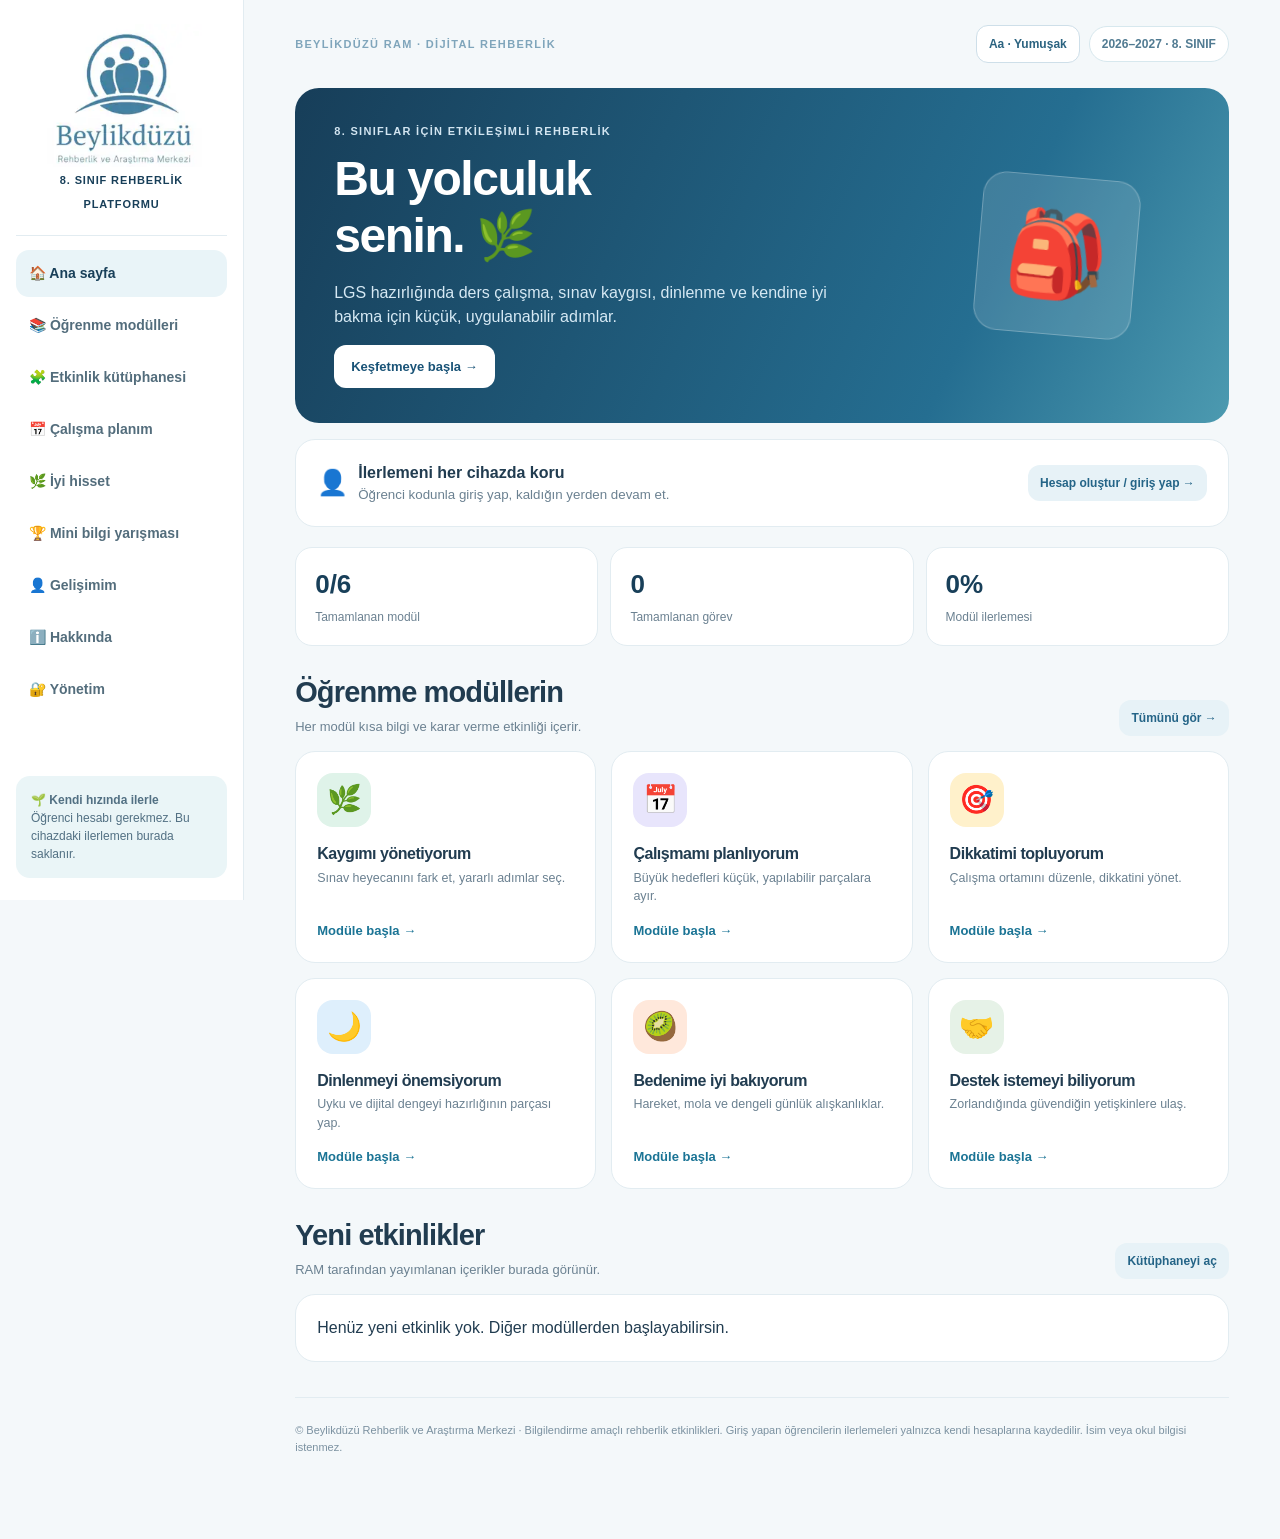
==== lgs-yolculugum/index.html @ 21ff1e81 "feat(lgs): direct link to student progress sign-in" ====
<!doctype html>
<html lang="tr"><head><meta charset="utf-8"><meta name="viewport" content="width=device-width,initial-scale=1,viewport-fit=cover"><meta name="theme-color" content="#205a78"><meta name="description" content="Beylikdüzü RAM 8. sınıf öğrencileri için LGS Yolculuğum etkileşimli rehberlik platformu."><title>LGS Yolculuğum | Beylikdüzü RAM</title>
<style>
:root{--ink:#213c50;--muted:#6b8191;--line:#e2ecf1;--blue:#286a90;--dark:#183f59;--bg:#f4f8fa;--pale:#e8f3f7;--good:#187c65;--font:"Trebuchet MS",Arial,sans-serif}
*{box-sizing:border-box}html{scroll-behavior:smooth}body{margin:0;background:var(--bg);color:var(--ink);font-family:var(--font);line-height:1.5}button,input,textarea,select{font:inherit}button{cursor:pointer}button:focus-visible,input:focus-visible,textarea:focus-visible,select:focus-visible,a:focus-visible{outline:3px solid #84b9d2;outline-offset:3px}a{color:var(--blue)}p{color:var(--muted)}h1,h2,h3{line-height:1.2;letter-spacing:-.03em}h1{font-size:clamp(30px,4vw,48px);margin:10px 0 13px}h2{font-size:clamp(23px,3vw,29px);margin:0 0 7px}h3{font-size:18px;margin:0 0 8px}small{color:var(--muted)}.app{display:grid;grid-template-columns:244px minmax(0,1fr);min-height:100vh;max-width:1600px;margin:auto}.side{position:sticky;top:0;height:100vh;overflow:auto;background:white;border-right:1px solid var(--line);padding:22px 16px;display:flex;flex-direction:column;gap:14px}.brand{text-align:center;border-bottom:1px solid var(--line);padding:2px 7px 20px}.brand img{width:160px;max-width:100%;height:auto;display:block;margin:auto}.brand strong{font-size:11px;letter-spacing:.08em;color:var(--dark)}.menu{display:grid;gap:5px}.menu button{border:0;background:transparent;border-radius:13px;padding:13px;text-align:left;color:#536d7c;font-weight:700;font-size:14px}.menu button:hover,.menu button.active{background:#e9f4f8;color:var(--dark)}.sidebottom{margin-top:auto;background:#eaf5f7;padding:15px;border-radius:14px;color:#527083;font-size:12px}.content{padding:25px clamp(16px,4vw,64px) 60px;min-width:0}.wrap{max-width:1060px;margin:auto}.top{display:flex;justify-content:space-between;align-items:center;gap:9px;margin-bottom:25px;font-size:12px;font-weight:800;color:#6088a0}.top>div{display:flex;gap:9px;align-items:center}.pill{border:1px solid #d7e8ee;background:#fff;padding:8px 12px;border-radius:99px;color:#517b92}.btn{border:0;border-radius:12px;padding:12px 17px;font-size:13px;font-weight:800;display:inline-flex;align-items:center;justify-content:center;gap:7px;text-decoration:none;transition:filter .15s}.btn:hover{filter:brightness(.94)}.primary{color:white;background:var(--dark)}.light{color:#246487;background:#e7f2f7}.white{color:#195377;background:white}.outline{border:1px solid #cedfe9;color:#2b6380;background:white}.small{padding:9px 12px;font-size:12px}.hero{background:linear-gradient(115deg,#173e59,#256e91 72%,#4c9ab0);padding:35px 39px;border-radius:24px;color:#fff;display:grid;grid-template-columns:1.5fr .7fr;align-items:center;gap:20px;overflow:hidden;min-height:265px}.hero h1,.hero p{color:white}.hero p{color:#d6e9f4;max-width:540px}.hero small{color:#d5e8f3}.heroart{font-size:83px;justify-self:center;background:#ffffff20;border:1px solid #ffffff40;border-radius:24px;padding:16px 26px;transform:rotate(5deg)}.eyebrow{color:#7fa5bb;font-weight:900;font-size:11px;letter-spacing:.12em;text-transform:uppercase}.hero .eyebrow{color:#d2e5f1}.grid{display:grid;grid-template-columns:repeat(3,minmax(0,1fr));gap:15px}.grid2{display:grid;grid-template-columns:repeat(2,minmax(0,1fr));gap:16px}.tile{border:1px solid var(--line);border-radius:20px;background:white;padding:21px;min-width:0}.card{display:flex;flex-direction:column;gap:5px;min-height:200px}.card .ico{background:var(--tile,#edf4f8);display:grid;place-items:center;width:54px;height:54px;border-radius:16px;font-size:28px;margin-bottom:12px}.card h3{font-size:16px;margin:0}.card p{font-size:12.5px;flex:1;margin:0 0 10px}.linklike{border:none;background:none;padding:0;color:#1b7495;font-size:13px;font-weight:900;text-align:left}.statrow{display:grid;grid-template-columns:repeat(3,1fr);gap:12px;margin:20px 0 29px}.stat{padding:17px 19px;border:1px solid var(--line);border-radius:17px;background:white}.stat strong{font-size:26px;display:block;color:var(--dark)}.stat small{font-size:12px}.sectionhead{display:flex;align-items:end;justify-content:space-between;margin:29px 0 15px;gap:12px}.sectionhead p{margin:5px 0 0;font-size:13px}.back{background:none;border:0;color:var(--blue);font-weight:850;padding:0;margin-bottom:17px}.bigicon{font-size:53px}.cover{background:var(--tile,#e9f4fa);border-radius:20px;padding:24px;display:flex;gap:20px;align-items:center;margin:18px 0}.cover h1{font-size:32px;margin:0 0 7px}.cover p{margin:0}.fact h3{font-size:15px}.fact p{font-size:13px;line-height:1.65;margin:0}.scenario{padding:22px;background:#eaf4f9;border:1px solid #d3e5ed;border-radius:20px;margin-top:17px}.choice{background:white;border:1px solid #cadfe9;border-radius:11px;padding:13px;text-align:left;width:100%;display:block;margin:8px 0;font-size:13px;font-weight:700}.choice:hover{border-color:#5593b1;background:#f8fcfe}.good{background:#e8f8ee;border:1px solid #a4e1bb;color:#21684f}.warn{background:#fff5e4;border:1px solid #e9d4a1;color:#7d6029}.note{border-radius:13px;padding:14px;margin:14px 0;font-size:13px}.row{display:flex;align-items:center;gap:10px;flex-wrap:wrap}.stack{display:grid;gap:14px}.formgrid{display:grid;grid-template-columns:repeat(2,minmax(0,1fr));gap:12px}.field{display:grid;gap:5px;margin:0}.field label{font-size:12px;font-weight:800;color:#44677a}.field input,.field select,.field textarea{border-radius:11px;border:1px solid #d0dee8;padding:11px 12px;background:white;width:100%;color:var(--ink);font-size:14px}.field textarea{min-height:95px;resize:vertical}.field input[type=checkbox]{width:auto}.field.full{grid-column:1/-1}.narrow{max-width:580px}.listrow{display:flex;align-items:center;justify-content:space-between;gap:14px;border-bottom:1px solid var(--line);padding:14px 0}.listrow:last-child{border:0}.listrow strong{font-size:14px}.listrow small{display:block}.listrow .row{justify-content:flex-end}.progress{height:9px;background:#e3eef3;border-radius:99px;overflow:hidden}.progress span{display:block;height:100%;background:#4caa96}.tag{display:inline-block;background:#edf5f7;color:#496e83;border-radius:99px;padding:4px 9px;font-size:11px;font-weight:800}.muted{color:var(--muted)}.hidden{display:none!important}.empty{padding:35px 22px;border:1px dashed #bfd2dc;text-align:center;border-radius:17px;background:#f9fcfd}.timer{font-weight:900;letter-spacing:-.06em;color:var(--dark);font-size:clamp(45px,8vw,80px);line-height:1.3;text-align:center}.breathcircle{width:190px;height:190px;display:grid;place-items:center;border:8px solid #c6e6ef;background:#e8f7f8;border-radius:50%;margin:18px auto;transition:transform 4s ease}.breathcircle.grow{transform:scale(1.13)}.breathcircle span{text-align:center;font-size:18px;font-weight:900;color:#2a6e8c}.quizans{background:#f1f8fb;border:1px solid #cce1eb;border-radius:14px;padding:14px;margin:12px 0}.qedit{background:#f7fafc;border:1px solid var(--line);padding:15px;border-radius:14px}.qedit h4{margin:0 0 10px}.questionlink{text-decoration:none;white-space:nowrap}footer{border-top:1px solid var(--line);padding:24px 0;margin-top:35px;color:#7b91a0;font-size:11px}.onlydesktop{display:block}
@media(max-width:1050px){.app{grid-template-columns:205px minmax(0,1fr)}.grid{grid-template-columns:repeat(2,minmax(0,1fr))}.side{padding:18px 10px}.brand img{width:140px}.hero{grid-template-columns:1fr .4fr}}
@media(max-width:700px){.app{display:block}.side{height:auto;position:relative;padding:10px 13px;display:block;border-right:0;border-bottom:1px solid var(--line)}.brand{padding:0;display:flex;align-items:center;gap:10px;text-align:left;border:0}.brand img{width:88px;margin:0}.brand strong{font-size:10px}.menu{display:flex;overflow:auto;gap:5px;scrollbar-width:none;margin-top:9px}.menu button{flex:0 0 auto;padding:9px 11px;font-size:12px}.sidebottom{display:none}.content{padding:16px 15px 40px}.top{margin-bottom:18px}.top .eyebrow{display:none}.hero{padding:24px 22px;grid-template-columns:1fr;min-height:0}.hero h1{font-size:31px}.heroart{display:none}.grid{grid-template-columns:repeat(2,minmax(0,1fr));gap:9px}.grid2,.formgrid{grid-template-columns:1fr}.tile{padding:16px}.card{padding:14px;min-height:206px}.card .ico{width:47px;height:47px;font-size:24px}.card h3{font-size:14px}.card p{font-size:11.5px}.statrow{gap:8px}.stat{padding:11px}.stat strong{font-size:22px}.stat small{font-size:10px}.sectionhead{margin-top:24px}.cover{padding:18px}.cover h1{font-size:25px}.bigicon{font-size:36px}.listrow{align-items:flex-start}.listrow .row{gap:5px}.onlydesktop{display:none}}
@media(max-width:380px){.grid{grid-template-columns:1fr}.top .pill{font-size:10px;padding:7px}}
@media(prefers-reduced-motion:reduce){.breathcircle{transition:none}}
</style></head><body><div class="app">
<aside class="side"><div class="brand"><img src="../logo-2026.webp" alt="Beylikdüzü Rehberlik ve Araştırma Merkezi logosu"><strong>8. SINIF REHBERLİK PLATFORMU</strong></div><nav class="menu" id="menu"></nav><div class="sidebottom"><strong>🌱 Kendi hızında ilerle</strong><div>Öğrenci hesabı gerekmez. Bu cihazdaki ilerlemen burada saklanır.</div></div></aside>
<main class="content"><div class="wrap"><div class="top"><span class="eyebrow">BEYLİKDÜZÜ RAM · DİJİTAL REHBERLİK</span><div><button class="btn small outline" id="fontBtn">Aa · Yumuşak</button><span class="pill">2026–2027 · 8. SINIF</span></div></div><div id="screen"></div><footer>© Beylikdüzü Rehberlik ve Araştırma Merkezi · Bilgilendirme amaçlı rehberlik etkinlikleri. Giriş yapan öğrencilerin ilerlemeleri yalnızca kendi hesaplarına kaydedilir. İsim veya okul bilgisi istenmez.</footer></div></main></div>
<script src="./student.js"></script>
<script>
(function(){"use strict";
const SB="https://uftqsvxieizpclpxbejs.supabase.co", KEY="sb_publishable_qd7956g-qF9_RVj6xIoX8w_3UQg02R8";
const $=s=>document.querySelector(s), esc=s=>String(s==null?"":s).replace(/[&<>"']/g,c=>({"&":"&amp;","<":"&lt;",">":"&gt;",'"':"&quot;","'":"&#39;"}[c])), nl=s=>esc(s).replace(/\n/g,"<br>");
const LESSONS=[
{id:"kaygi",ic:"🌿",color:"#dff3e9",t:"Kaygımı yönetiyorum",d:"Sınav heyecanını fark et, yararlı adımlar seç.",facts:[["Heyecan normaldir","Sınavdan önce biraz heyecanlanmak yaygındır. Heyecan yaşamak, sınavda başarısız olacağın anlamına gelmez."],["Düşünceler kanıt değildir","“Kesin yapamayacağım” düşüncesi geleceğe ilişkin bir kanıt değil, zihninden geçen bir cümledir."],["Kontrol alanım","Soruların zorluğunu seçemezsin; nefes almayı, bildiğin sorudan başlamayı ve mola vermeyi seçebilirsin."]],q:"Denemeden önce kaygılandığında ne yaparsın?",a:["Üç sakin nefes alıp ilk soruya yönelirim.","Bütün gece çalışıp uykumdan vazgeçerim.","Arkadaşlarımın puanlarını sürekli kontrol ederim."],c:0,ex:"Kontrol edebildiğin davranışa dönmek kaygı anında yardımcı olabilir."},
{id:"plan",ic:"📅",color:"#e8e5fc",t:"Çalışmamı planlıyorum",d:"Büyük hedefleri küçük, yapılabilir parçalara ayır.",facts:[["Somut hedef seç","“Çok çalışacağım” yerine “20 dakika Türkçe paragraf sorusu çözeceğim” diyebilirsin."],["Yanlışlardan öğren","Çözemediğin bir sorunun neden zor geldiğini anlamaya çalış."],["Esnek kal","Plan aksarsa tüm haftadan vazgeçmek yerine sonraki uygun zamanda yeniden başla."]],q:"Bir gün planını tamamlayamadın. Hangisi daha yararlıdır?",a:["Bütün haftanın planını silmek.","Yarın için daha küçük ve uygulanabilir bir hedef koymak.","Uykundan vazgeçip sabaha kadar çalışmak."],c:1,ex:"Plan güncellenebilir. Önemli olan sürdürülebilir biçimde devam edebilmek."},
{id:"odak",ic:"🎯",color:"#fff1cb",t:"Dikkatimi topluyorum",d:"Çalışma ortamını düzenle, dikkatini yönet.",facts:[["Tek görev","Bir çalışma aralığında tek bir göreve yönelmeyi dene."],["Uyaranları azalt","Telefon bildirimlerini sessize almak ve masayı düzenlemek yardımcı olabilir."],["Mola ver","Kısa molalarla yeniden işe dönmek dikkati sürdürmeyi kolaylaştırabilir."]],q:"Çalışırken bildirimler geliyorsa ne yaparsın?",a:["Her bildirime anında bakarım.","Üç dersi aynı anda açarım.","Telefonu sessize alıp uzağa koyarım."],c:2,ex:"Dikkati bölen uyaranları azaltmak odaklanmanı kolaylaştırabilir."},
{id:"uyku",ic:"🌙",color:"#deeffc",t:"Dinlenmeyi önemsiyorum",d:"Uyku ve dijital dengeyi hazırlığının parçası yap.",facts:[["Uyku önemlidir","Ergenlik döneminde genellikle 8–10 saat uyku önerilir; ihtiyaçlar kişiye göre farklılaşabilir."],["Ekran molası","Uyku öncesi sakin bir rutin belirlemek ve parlak ekranı azaltmak yardımcı olabilir."],["Dinlenmek gereklidir","Dinlenme zaman kaybı değil, öğrenmeye eşlik eden bir ihtiyaçtır."]],q:"Yarın denemen var ve saat çok geç oldu. Ne seçersin?",a:["Uygun saatte dinlenmeye geçerim.","Hiç uyumadan tekrar yaparım.","Gece boyu telefondan soru çözerim."],c:0,ex:"Dengeli hazırlık ve uyku, son dakika uykusuzluğundan daha sağlıklıdır."},
{id:"beden",ic:"🥝",color:"#ffe8db",t:"Bedenime iyi bakıyorum",d:"Hareket, mola ve dengeli günlük alışkanlıklar.",facts:[["Kalk ve hareket et","Uzun süre oturduğunda kendine uygun kısa hareket molaları ver."],["Düzenli beslen","Öğünleri atlamamaya ve çeşitli yiyeceklere yer vermeye çalış."],["Su iç","Susadığını fark ettiğinde su içmeyi ve bedeninin ihtiyaçlarını gözetmeyi hatırla."]],q:"Uzun süredir ders çalışıyorsun, yoruldun. Ne yaparsın?",a:["Yorgunluğu görmezden gelirim.","Kısa mola verip su içerim.","Bir daha hiç ders çalışmam."],c:1,ex:"Kısa bir dinlenme ve hareket molası çalışma ritmini destekleyebilir."},
{id:"destek",ic:"🤝",color:"#e6f2e7",t:"Destek istemeyi biliyorum",d:"Zorlandığında güvendiğin yetişkinlere ulaş.",facts:[["Yalnız değilsin","Sınav dönemi zorlayıcı olabilir. Bir yetişkinle konuşmak destek sağlayabilir."],["Kendini kıyaslama","Her öğrencinin ilerleme hızı ve güçlü yönleri farklıdır."],["İsteğini somutlaştır","“Bu konuyu anlamakta zorlanıyorum” demek yardım istemeyi kolaylaştırır."]],q:"Deneme sonuçların seni üzdüğünde ne yaparsın?",a:["Kendimi sürekli suçlarım.","Arkadaşlarımla puan yarıştırırım.","Eksiklerimi inceleyip güvendiğim bir kişiyle konuşurum."],c:2,ex:"Somut geri bildirim ve destek yeni bir adım belirlemene yardımcı olur."}
];
const QUIZ=[
{q:"Hangisi daha somut bir çalışma hedefidir?",a:["Bugün her şeyi öğreneceğim.","20 dakika matematikte yanlışlarımı inceleyeceğim.","Hiç ara vermeyeceğim."],c:1,e:"Somut hedefler başlangıcı kolaylaştırır."},
{q:"Deneme sınavında zor bir soru gördüğünde...",a:["Uygunsa sonraki soruya geçip geri dönebilirim.","Bütün sınavı bırakmalıyım.","Herkesin de yapamadığını düşünmeliyim."],c:0,e:"Zamanını yönetmek ve sonraki soruya geçmek yararlı bir stratejidir."},
{q:"Düzenli uyku hakkında hangisi doğrudur?",a:["Sınav yılında uyku gereksizdir.","Her gece hiç uyumamak yararlıdır.","Dikkat ve öğrenmeyi destekler."],c:2,e:"Düzenli uyku iyi oluşu ve öğrenmeyi destekler."},
{q:"Dikkatim dağıldığında hangisini deneyebilirim?",a:["Bildirimleri sessize alıp tek göreve dönerim.","Üç ekranı birden açarım.","Kendimi suçlarım."],c:0,e:"Dikkati bölen uyaranları azaltmak yardımcı olabilir."},
{q:"Zorlandığında yardım istemek...",a:["Yalnızca başarısız öğrencilerin yaptığı şeydir.","Öğrenme sürecinin doğal bir parçasıdır.","Gereksizdir."],c:1,e:"Yardım istemek öğrenmenin ve destek almanın önemli bir parçasıdır."}
];
const K="lgs_yolculugum_v4", TODAY=()=>new Date().toLocaleDateString("sv-SE");
let data={completed:[],tasks:[],habits:{},font:0};try{data=Object.assign(data,JSON.parse(localStorage.getItem(K)||"{}"))}catch(_){}
const save=()=>{if(window.LGSStudent?.isLoggedIn())window.LGSStudent.saveData(data);else{try{localStorage.setItem(K,JSON.stringify(data))}catch(_){}}}, fontNames=["Yumuşak","Modern","Klasik"], fontStyles=['"Trebuchet MS",Arial,sans-serif','Arial,Helvetica,sans-serif','Georgia,serif'];
let page="home",currentLesson="",activities=[],remoteError="",quizNow=QUIZ,qi=0,answers=[],breathInterval=null,breathLeft=0,focusInterval=null,focusLeft=20*60,focusRunning=false,adminToken="",adminUid="",adminItems=[],editing="",editorQ=[],adminNotice="";
const item=(l,v)=>'<div class="field"><label>'+l+'</label>'+v+'</div>';
const btn=(action,label,cls="light")=>'<button class="btn '+cls+'" data-action="'+action+'">'+label+'</button>';
const titles={home:"Ana sayfa",lessons:"Öğrenme modülleri",library:"Etkinlik kütüphanesi",planner:"Çalışma planım",wellness:"İyi hisset",quiz:"Mini bilgi yarışması",student:"Gelişimim",about:"Hakkında",admin:"Yönetim paneli"};
function go(p){page=p;render();window.scrollTo({top:0,behavior:"smooth"})}
function menu(){const all=[["home","🏠"],["lessons","📚"],["library","🧩"],["planner","📅"],["wellness","🌿"],["quiz","🏆"],["student","👤"]];$("#menu").innerHTML=all.map(x=>'<button data-go="'+x[0]+'" class="'+(page===x[0]?"active":"")+'">'+x[1]+' '+titles[x[0]]+'</button>').join("")+'<button data-go="about" class="'+(page==="about"?"active":"")+'">ℹ️ Hakkında</button><button data-go="admin" class="'+(page==="admin"?"active":"")+'">🔐 Yönetim</button>'}
function stat(n,label){return '<div class="stat"><strong>'+n+'</strong><small>'+label+'</small></div>'}
function home(){const comp=data.completed.length,progress=Math.round(comp/LESSONS.length*100);return '<div class="hero"><div><div class="eyebrow">8. sınıflar için etkileşimli rehberlik</div><h1>Bu yolculuk<br>senin. 🌿</h1><p>LGS hazırlığında ders çalışma, sınav kaygısı, dinlenme ve kendine iyi bakma için küçük, uygulanabilir adımlar.</p>'+btn("goto:lessons","Keşfetmeye başla →","white")+'</div><div class="heroart">🎒</div></div><div class="tile" style="margin-top:16px">'+window.LGSStudent.banner()+'</div><div class="statrow">'+stat(comp+"/6","Tamamlanan modül")+stat(data.tasks.filter(x=>x.done).length,"Tamamlanan görev")+stat(progress+"%","Modül ilerlemesi")+'</div><div class="sectionhead"><div><h2>Öğrenme modüllerin</h2><p>Her modül kısa bilgi ve karar verme etkinliği içerir.</p></div>'+btn("goto:lessons","Tümünü gör →","small light")+'</div><div class="grid">'+LESSONS.map(l=>cardLesson(l)).join("")+'</div><div class="sectionhead"><div><h2>Yeni etkinlikler</h2><p>RAM tarafından yayımlanan içerikler burada görünür.</p></div>'+btn("goto:library","Kütüphaneyi aç","small light")+'</div>'+activityList(activities.slice(0,3),true)}
function cardLesson(l){return '<div class="tile card" style="--tile:'+l.color+'"><div class="ico">'+l.ic+'</div><h3>'+l.t+'</h3><p>'+l.d+'</p><button class="linklike" data-action="lesson:'+l.id+'">'+(data.completed.includes(l.id)?"✓ Tamamlandı · Tekrar aç":"Modüle başla")+" →</button></div>"}
function lessons(){return '<h1>Öğrenme modülleri</h1><p>Altı başlık, altı küçük keşif. İstediğin sırayla ilerleyebilirsin.</p><div class="grid">'+LESSONS.map(l=>cardLesson(l)).join("")+'</div>'}
function lesson(){const l=LESSONS.find(x=>x.id===currentLesson)||LESSONS[0];return '<button class="back" data-go="lessons">← Modüllere dön</button><div class="cover" style="--tile:'+l.color+'"><div class="bigicon">'+l.ic+'</div><div><h1>'+l.t+'</h1><p>'+l.d+'</p></div></div><div class="grid2">'+l.facts.map((f,i)=>'<div class="tile fact"><div class="eyebrow">0'+(i+1)+'</div><h3>'+f[0]+'</h3><p>'+f[1]+'</p></div>').join("")+'</div><div class="scenario"><div class="eyebrow">KARAR VERME ETKİNLİĞİ</div><h3>'+l.q+'</h3>'+l.a.map((a,i)=>'<button class="choice" data-action="answerLesson:'+l.id+':'+i+'">'+esc(a)+'</button>').join("")+'<div id="lessonResult"></div></div>'}
function activityCard(a){let desc=esc(a.description||"");return '<div class="tile card"><div class="ico">'+esc(a.emoji||"🧩")+'</div><div class="row"><span class="tag">'+esc(a.category)+'</span><span class="tag">'+({content:"Bilgi",quiz:"Mini test",link:"Uygulama"}[a.kind]||"Etkinlik")+'</span></div><h3>'+esc(a.title)+'</h3><p>'+desc+'</p><button class="linklike" data-action="openActivity:'+esc(a.id)+'">Etkinliği aç →</button></div>'}
function activityList(arr,compact){return arr.length?'<div class="grid">'+arr.map(activityCard).join("")+'</div>':(compact?'<div class="tile">Henüz yeni etkinlik yok. Diğer modüllerden başlayabilirsin.</div>':'<div class="empty">Yayımlanan yeni etkinlikler burada görünecek.</div>')}
function library(){return '<h1>Etkinlik kütüphanesi</h1><p>RAM tarafından eklenen bilgilendirmeler, mini testler ve web uygulamaları. Yeni etkinlikler internet bağlantısıyla güncellenir.</p>'+(remoteError?'<div class="note warn">'+esc(remoteError)+'</div>':'')+activityList(activities)}
function activity(){const a=activities.find(x=>x.id===currentLesson);if(!a)return library();let b='<button class="back" data-go="library">← Etkinliklere dön</button><div class="cover" style="--tile:#e9f3fa"><div class="bigicon">'+esc(a.emoji||"🧩")+'</div><div><div class="eyebrow">'+esc(a.category)+'</div><h1>'+esc(a.title)+'</h1><p>'+esc(a.description||"")+'</p></div></div>';if(a.kind==="content")return b+'<div class="tile" style="white-space:pre-wrap;line-height:1.9">'+esc(a.body)+'</div><div class="tile" style="margin-top:12px">'+btn("completeActivity:"+a.id,(data.activityCompleted||[]).includes(a.id)?"✓ Etkinliği tamamladım":"Bu etkinliği tamamladım","light")+'</div>';if(a.kind==="link")return b+'<div class="tile"><p>Uygulama, ayrı bir güvenli tarayıcı sekmesinde açılır.</p><a class="btn primary" href="'+esc(a.external_url)+'" target="_blank" rel="noopener noreferrer">Uygulamayı aç ↗</a> '+btn("completeActivity:"+a.id,(data.activityCompleted||[]).includes(a.id)?"✓ Tamamlandı":"Tamamladım","light")+'</div>';if(a.kind==="quiz"){quizNow=Array.isArray(a.questions)?a.questions:[];return b+quizUI()}return b}
function quizUI(){if(!quizNow.length)return '<div class="empty">Henüz soru eklenmedi.</div>';if(qi>=quizNow.length){let score=answers.filter((x,i)=>x===Number(quizNow[i].c)).length;return '<div class="tile"><div class="eyebrow">TAMAMLANDI</div><h1>Harika, bitirdin! 🎉</h1><h2>'+score+' / '+quizNow.length+'</h2><p>Her deneme bir öğrenme fırsatıdır. Yanlışlarına geri dönerek yeni bir adım belirleyebilirsin.</p>'+btn("retryQuiz","Yeniden dene","primary")+'</div>'}const q=quizNow[qi];return '<div class="tile"><div class="eyebrow">SORU '+(qi+1)+' / '+quizNow.length+'</div><div class="progress" style="margin:12px 0 22px"><span style="width:'+((qi/quizNow.length)*100)+'%"></span></div><h2>'+esc(q.q)+'</h2>'+((q.a||[]).map((a,i)=>'<button class="choice" data-action="answerQuiz:'+i+'" '+(answers[qi]!==undefined?'disabled':'')+'>'+esc(a)+'</button>').join(""))+'<div id="quizResult">'+(answers[qi]!==undefined?quizAnswerText(q):"")+'</div></div>'}
function quizAnswerText(q){return '<div class="quizans">'+(answers[qi]===Number(q.c)?"✅ Doğru seçim!":"🌱 Birlikte öğrenelim.")+'<p>'+esc(q.e||"")+'</p>'+btn("nextQuiz",qi===quizNow.length-1?"Sonucu gör →":"Sonraki soru →","primary")+'</div>'}
function quizPage(){return '<h1>Mini bilgi yarışması 🏆</h1><p>Sınav hazırlığına ilişkin kısa bilgilerle kendini dene. Puan yarışına değil, öğrenmeye odaklan.</p>'+quizUI()}
function planner(){let rows=data.tasks.map((t,i)=>'<div class="listrow"><div class="row"><input aria-label="Görevi tamamla" type="checkbox" data-check-task="'+i+'" '+(t.done?"checked":"")+'><div><strong style="'+(t.done?"text-decoration:line-through;color:#7e9a9e":"")+'">'+esc(t.text)+'</strong><small>'+esc(t.day||"Bugün")+'</small></div></div>'+btn("deleteTask:"+i,"Sil","small outline")+'</div>').join("");return '<h1>Çalışma planım 📅</h1><p>Tek seferde her şeyi yapmak zorunda değilsin. Küçük ve uygulanabilir bir görev seç.</p><div class="grid2"><div class="tile"><h3>Yeni hedef ekle</h3><div class="stack">'+item("Ne yapacağım?",'<input maxlength="120" id="taskText" placeholder="Ör. 20 dakika paragraf sorusu çöz">')+item("Ne zaman?",'<select id="taskDay"><option>Bugün</option><option>Yarın</option><option>Bu hafta</option></select>')+btn("addTask","+ Görev ekle","primary")+'</div></div><div class="tile"><h3>Görevlerim</h3>'+(rows||'<p>Henüz görev eklemedin.</p>')+'</div></div><div class="note good">Planını değiştirebilirsin. Küçük bir ilerleme de ilerlemedir.</div>'}
function wellness(){let h=data.habits[TODAY()]||{},labels=["Kısa hareket molası verdim","Çalışırken düzenli ara verdim","Yeterince su içmeye dikkat ettim","Yatmadan önce sakinleşmeye zaman ayırdım"];return '<h1>İyi hisset 🌿</h1><p>Çalışma kadar dinlenme de bu yolculuğun parçası.</p><div class="grid2"><div class="tile"><h3>60 saniyelik nefes molası</h3><p>Burnundan rahatça nefes al, kısa bir an bekle ve yavaşça ver. Kendini zorlamadan doğal ritmini koru.</p><div class="breathcircle" id="breathCircle"><span id="breathStatus">Hazır mısın?</span></div><div class="row" style="justify-content:center">'+btn("startBreath","Başlat","primary")+btn("stopBreath","Durdur","outline")+'</div></div><div class="tile"><h3>Odak zamanlayıcısı</h3><p>20 dakika çalışma, ardından 5 dakika mola seçeneği.</p><div class="timer" id="focusClock">20:00</div><div class="row" style="justify-content:center">'+btn("startFocus","Başlat","primary")+btn("pauseFocus","Duraklat","outline")+btn("resetFocus","Sıfırla","light")+'</div><hr style="border:0;border-top:1px solid var(--line);margin:20px 0"><h3>Bugünkü küçük adımlarım</h3>'+labels.map((l,i)=>'<label class="row" style="font-size:13px;padding:7px 0"><input type="checkbox" data-habit="'+i+'" '+(h[i]?"checked":"")+'> '+l+'</label>').join("")+'</div></div>'}
function about(){return '<h1>Platform hakkında</h1><div class="tile"><p><strong>LGS Yolculuğum</strong>, Beylikdüzü Rehberlik ve Araştırma Merkezi tarafından 8. sınıf öğrencileri için hazırlanan dijital rehberlik platformudur.</p><p>Modüller ve mini uygulamalar bilgilendirme amaçlıdır. Okul psikolojik danışmanının veya sağlık uzmanının bireysel değerlendirmesinin yerini almaz.</p><p>Öğrenciden ad, soyad, T.C. kimlik numarası, okul veya iletişim bilgisi istenmez. Misafir kullanımında ilerleme yalnızca bu tarayıcıda saklanır. İsimsiz öğrenci hesabıyla giriş yapıldığında görevler, modül ilerlemesi ve mini test sonuçları Supabase veritabanında o hesaba özel olarak saklanır. Yönetim panelindeki içerikler internetteki veritabanından alınır.</p><p>İçerik yönetimi yalnızca yetkili kurumsal hesaplarla yapılır.</p></div>'}
async function fetchPublic(){try{const r=await fetch(SB+"/rest/v1/lgs_activities?select=*&is_published=eq.true&order=sort_order.asc,created_at.desc",{headers:{"apikey":KEY}});if(!r.ok)throw Error("Sunucu "+r.status);activities=await r.json();remoteError=""}catch(e){remoteError="Yeni etkinlikler şu anda yüklenemedi. Temel modülleri kullanmaya devam edebilirsin."}if(page==="library"||page==="home")render()}
let session=null;try{session=JSON.parse(sessionStorage.getItem("lgs_admin_session")||"null")}catch(_){}
function token(){return session&&session.access_token||""}
async function api(path,method="GET",payload,auth=false){let h={"apikey":KEY};if(auth){if(!token())throw Error("Lütfen yeniden giriş yapın.");h.Authorization="Bearer "+token()}if(payload!==undefined)h["Content-Type"]="application/json";if(method!=="GET")h.Prefer="return=representation";let r=await fetch(SB+path,{method,headers:h,body:payload===undefined?undefined:JSON.stringify(payload)});let t=await r.text(),d=null;try{d=t?JSON.parse(t):null}catch(_){}if(!r.ok)throw Error(d&&((d.message||d.error_description||d.error)||"İşlem başarısız")||"Hata: "+r.status);return d}
async function verifyAdmin(){if(!token())return false;try{let r=await api("/rest/v1/lgs_admins?select=user_id&user_id=eq."+encodeURIComponent(session.user.id),"GET",undefined,true);if(r.length!==1)throw Error("Hesapta yönetici yetkisi bulunamadı.");adminUid=session.user.id;return true}catch(e){adminNotice=e.message;session=null;sessionStorage.removeItem("lgs_admin_session");return false}}
async function loadAdmin(){try{adminItems=await api("/rest/v1/lgs_activities?select=*&order=created_at.desc","GET",undefined,true)}catch(e){adminNotice=e.message}render()}
function admin(){if(!session||!adminUid)return '<h1>🔐 Yönetim paneli</h1><p>Bu bölüm yalnızca yetkili Beylikdüzü RAM yöneticilerine açıktır. Öğrenciler giriş yapmaz.</p><div class="tile narrow"><h3>Yönetici girişi</h3><div class="stack">'+item("E-posta",'<input id="email" autocomplete="username" type="email" placeholder="Kurumsal hesap e-postanız">')+item("Şifre",'<input id="password" type="password" autocomplete="current-password" placeholder="Şifre">')+'<button class="btn primary" data-action="login">Giriş yap</button>'+(adminNotice?'<div class="note warn">'+esc(adminNotice)+'</div>':'')+'<small>Mevcut RAM yöneticisi hesabınızı kullanın. Yeni hesap açma seçeneği bulunmaz.</small></div></div>';
let list=adminItems.map(a=>'<div class="listrow"><div><strong>'+esc(a.emoji)+' '+esc(a.title)+'</strong><small>'+esc(a.kind)+' · '+esc(a.category)+' · '+(a.is_published?"🟢 Yayında":"⚪ Taslak")+'</small></div><div class="row">'+btn("edit:"+a.id,"Düzenle","small outline")+btn("toggle:"+a.id,a.is_published?"Yayından kaldır":"Yayımla","small light")+btn("remove:"+a.id,"Sil","small outline")+'</div></div>').join("");
return '<div class="row" style="justify-content:space-between"><div><div class="eyebrow">BEYLİKDÜZÜ RAM</div><h1>İçerik yönetimi</h1><p>Etkinlik ekle, değiştir, taslakta tut veya yayımla.</p></div>'+btn("logout","Güvenli çıkış","outline")+'</div>'+(adminNotice?'<div class="note good">'+esc(adminNotice)+'</div>':'')+'<div class="statrow">'+stat(adminItems.length,"Toplam içerik")+stat(adminItems.filter(a=>a.is_published).length,"Yayında")+stat(adminItems.filter(a=>!a.is_published).length,"Taslak")+'</div><div class="tile"><div class="row" style="justify-content:space-between"><h3>Etkinlikler</h3>'+btn("new","＋ Yeni etkinlik","primary")+'</div>'+(list||"<p>Henüz içerik yok. Yeni etkinlik ekleyebilirsiniz.</p>")+'</div><div id="editAnchor">'+editor()+'</div>'+window.LGSStudent.renderAdminCodes()+'<div class="note warn">Bilgi, mini test ve HTTPS bağlantısı eklenebilir. Yeni bir uygulamanın yazılımını doğrudan bu panelde kodlamak desteklenmez; geliştirilen uygulamanın bağlantısı eklenebilir.</div>'}
function editor(){if(!editing)return "";let a=editing==="new"?{kind:"content",title:"",description:"",category:"Genel",emoji:"🧩",body:"",external_url:"",questions:[],sort_order:0,is_published:false}:adminItems.find(x=>x.id===editing);if(!a)return "";if(!editorQ.length&&a.kind==="quiz"&&Array.isArray(a.questions))editorQ=JSON.parse(JSON.stringify(a.questions));return '<div class="tile" style="margin-top:17px"><h2>'+(editing==="new"?"Yeni etkinlik":"Etkinliği düzenle")+'</h2><div class="formgrid">'+item("İçerik türü",'<select id="edKind"><option value="content" '+(a.kind==="content"?"selected":"")+'>Bilgilendirme</option><option value="quiz" '+(a.kind==="quiz"?"selected":"")+'>Mini test</option><option value="link" '+(a.kind==="link"?"selected":"")+'>Uygulama bağlantısı</option></select>')+item("Kategori",'<input id="edCategory" maxlength="45" value="'+esc(a.category)+'" placeholder="Ör. Sınav kaygısı">')+item("Başlık",'<input id="edTitle" maxlength="110" value="'+esc(a.title)+'" placeholder="Etkinlik başlığı">')+item("Simge (emoji)",'<input id="edEmoji" maxlength="16" value="'+esc(a.emoji)+'">')+item("Sıralama",'<input type="number" id="edOrder" value="'+Number(a.sort_order||0)+'">')+'<div class="field"><label>Görünürlük</label><label class="row"><input type="checkbox" id="edPublished" '+(a.is_published?"checked":"")+'> Öğrencilere yayımla</label></div><div class="field full">'+item("Kısa açıklama",'<textarea id="edDescription" maxlength="500">'+esc(a.description)+'</textarea>')+'</div><div class="field full" id="extraField"></div></div><div class="row" style="margin-top:15px">'+btn("saveItem","Kaydet","primary")+btn("cancelEdit","İptal","outline")+'</div><div id="saveMessage"></div></div>'}
function renderExtra(){const kind=$("#edKind")?.value,place=$("#extraField");if(!place)return;const a=editing==="new"?{body:"",external_url:"",questions:[]}:adminItems.find(x=>x.id===editing)||{body:"",external_url:"",questions:[]};if(kind==="content"){place.innerHTML=item("İçerik metni",'<textarea id="edBody" maxlength="12000" style="min-height:190px" placeholder="Paragraflar halinde bilgi metni">'+esc(a.body||"")+'</textarea>');return}if(kind==="link"){place.innerHTML=item("Uygulama adresi (https://)",'<input type="url" id="edLink" value="'+esc(a.external_url||"")+'" placeholder="https://...">');return}if(kind==="quiz"){if(!editorQ.length)editorQ=[{q:"",a:["","",""],c:0,e:""}];place.innerHTML='<h3>Mini test soruları</h3><div id="questionEditor">'+editorQ.map((q,i)=>'<div class="qedit" data-qindex="'+i+'"><div class="row" style="justify-content:space-between"><h4>Soru '+(i+1)+'</h4>'+btn("deleteQuestion:"+i,"Soruyu sil","small outline")+'</div>'+item("Soru",'<input data-qfield="q" value="'+esc(q.q)+'">')+(q.a||["","",""]).map((v,j)=>item("Seçenek "+(j+1),'<input data-answer="'+j+'" value="'+esc(v)+'">')).join("")+item("Doğru seçenek",'<select data-qfield="c">'+[0,1,2].map(j=>'<option value="'+j+'" '+(Number(q.c)===j?"selected":"")+'>Seçenek '+(j+1)+'</option>').join("")+'</select>')+item("Açıklama",'<textarea data-qfield="e">'+esc(q.e||"")+'</textarea>')+'</div>').join("")+'</div><div style="margin-top:12px">'+btn("addQuestion","＋ Soru ekle","light")+'</div>';return}}
function collectQuestions(){document.querySelectorAll(".qedit").forEach((node,i)=>{let q=editorQ[i]||{};q.q=node.querySelector('[data-qfield="q"]').value.trim();q.a=[...node.querySelectorAll("[data-answer]")].map(x=>x.value.trim());q.c=Number(node.querySelector('[data-qfield="c"]').value);q.e=node.querySelector('[data-qfield="e"]').value.trim();editorQ[i]=q});return editorQ}
async function saveItem(){let kind=$("#edKind").value,title=$("#edTitle").value.trim(),description=$("#edDescription").value.trim(),category=$("#edCategory").value.trim(),emoji=$("#edEmoji").value.trim()||"🧩",sort_order=Number($("#edOrder").value)||0,body="",external_url=null,questions=[];if(title.length<3)throw Error("Başlık en az 3 karakter olmalı.");if(!category)throw Error("Kategori yazın.");if(kind==="content"){body=$("#edBody").value.trim();if(!body)throw Error("İçerik metnini yazın.")}if(kind==="link"){external_url=$("#edLink").value.trim();if(!/^https:\/\/[^\s<>]+$/i.test(external_url))throw Error("Geçerli bir https:// bağlantısı girin.")}if(kind==="quiz"){questions=collectQuestions();if(!questions.length||questions.some(q=>!q.q||q.a.length!==3||q.a.some(x=>!x)||!q.e))throw Error("Her soru için soru, üç seçenek ve açıklama doldurulmalı.")}let payload={kind,title,description,category,emoji,sort_order,body,external_url,questions,is_published:$("#edPublished").checked};if(editing==="new")await api("/rest/v1/lgs_activities","POST",payload,true);else await api("/rest/v1/lgs_activities?id=eq."+encodeURIComponent(editing),"PATCH",payload,true);editing="";editorQ=[];adminNotice="Etkinlik kaydedildi.";await loadAdmin();await fetchPublic()}
async function doLogin(){adminNotice="";let email=$("#email").value.trim(),password=$("#password").value;if(!email||!password){adminNotice="E-posta ve şifreyi girin.";render();return}try{let s=await api("/auth/v1/token?grant_type=password","POST",{email,password});session=s;sessionStorage.setItem("lgs_admin_session",JSON.stringify(s));if(await verifyAdmin()){adminNotice="Yetkili giriş yapıldı.";await loadAdmin()}else render()}catch(e){adminNotice="Giriş yapılamadı: "+e.message;render()}}
function resetBreath(){if(breathInterval)clearInterval(breathInterval);breathInterval=null;breathLeft=0;let c=$("#breathCircle"),x=$("#breathStatus");if(c)c.classList.remove("grow");if(x)x.textContent="Hazır mısın?"}
function startBreath(){resetBreath();breathLeft=60;let secs=0;function step(){if(!$("#breathStatus")){resetBreath();return}if(breathLeft<=0){resetBreath();let x=$("#breathStatus");if(x)x.textContent="Tamamlandı 🌿";return}let phase=secs%14,x=$("#breathStatus"),c=$("#breathCircle");x.textContent=phase<4?"Nefes al":phase<8?"Rahatça bekle":"Yavaşça ver";c.classList.toggle("grow",phase<4);breathLeft--;secs++}step();breathInterval=setInterval(step,1000)}
function focusPaint(){let e=$("#focusClock");if(e)e.textContent=String(Math.floor(focusLeft/60)).padStart(2,"0")+":"+String(focusLeft%60).padStart(2,"0")}
function stopFocus(){if(focusInterval)clearInterval(focusInterval);focusInterval=null;focusRunning=false}
function startFocus(){if(focusRunning)return;focusRunning=true;focusInterval=setInterval(()=>{if(page!=="wellness"){stopFocus();return}if(focusLeft>0)focusLeft--;focusPaint();if(focusLeft===0){stopFocus();alert("Çalışma süresi tamamlandı. Kısa bir mola verebilirsin.");focusLeft=5*60;focusPaint()}},1000)}
function render(){menu();$("#fontBtn").textContent="Aa · "+fontNames[data.font||0];document.documentElement.style.setProperty("--font",fontStyles[data.font||0]);$("#screen").innerHTML=({home,lessons,lesson,library,activity,planner,wellness,quiz:quizPage,student:()=>window.LGSStudent.render(data),about,admin}[page]||home)();if(page==="admin"&&editing)renderExtra();if(page==="wellness")focusPaint()}
document.addEventListener("click",async e=>{let goEl=e.target.closest("[data-go]");if(goEl){if(page==="wellness"){resetBreath();stopFocus()}if(goEl.dataset.go==="quiz"){qi=0;answers=[];quizNow=QUIZ}if(goEl.dataset.go==="admin"&&session&&!adminUid){await verifyAdmin();if(adminUid)await loadAdmin()}go(goEl.dataset.go);return}const b=e.target.closest("[data-action]");if(!b)return;let a=b.dataset.action;try{
if(a.startsWith("goto:"))return go(a.split(":")[1]);
if(a.startsWith("lesson:")){currentLesson=a.split(":")[1];return go("lesson")}
if(a.startsWith("answerLesson:")){let s=a.split(":"),l=LESSONS.find(x=>x.id===s[1]),correct=Number(s[2])===l.c;$("#lessonResult").innerHTML='<div class="note '+(correct?"good":"warn")+'">'+(correct?"✅ Güzel seçim!":"🌱 Başka bir seçeneği deneyebilirsin.")+' '+l.ex+'</div>';if(correct&&!data.completed.includes(l.id)){data.completed.push(l.id);save()}return}
if(a.startsWith("openActivity:")){currentLesson=a.substring("openActivity:".length);qi=0;answers=[];return go("activity")}
if(a.startsWith("answerQuiz:")){if(answers[qi]!==undefined)return;answers[qi]=Number(a.split(":")[1]);return render()}
if(a==="nextQuiz"){qi++;if(qi>=quizNow.length){const score=answers.filter((x,i)=>x===Number(quizNow[i].c)).length;window.LGSStudent.recordQuiz(score,quizNow.length,page==="activity"?(activities.find(x=>x.id===currentLesson)?.title||"Etkinlik testi"):"LGS mini bilgi yarışması")}return render()}if(a==="retryQuiz"){qi=0;answers=[];return render()}
if(a==="addTask"){let v=$("#taskText").value.trim();if(!v)return alert("Bir görev yazın.");data.tasks.push({text:v.substring(0,120),day:$("#taskDay").value,done:false});save();return render()}
if(a.startsWith("deleteTask:")){data.tasks.splice(Number(a.split(":")[1]),1);save();return render()}
if(a.startsWith("completeActivity:")){data.activityCompleted=data.activityCompleted||[];const id=a.substring("completeActivity:".length);if(!data.activityCompleted.includes(id))data.activityCompleted.push(id);save();return render()}
if(a==="startBreath")return startBreath();if(a==="stopBreath")return resetBreath();
if(a==="startFocus")return startFocus();if(a==="pauseFocus")return stopFocus();if(a==="resetFocus"){stopFocus();focusLeft=20*60;return focusPaint()}
if(a==="login")return await doLogin();
if(a==="logout"){session=null;adminUid="";sessionStorage.removeItem("lgs_admin_session");editing="";adminNotice="Güvenli çıkış yapıldı.";return render()}
if(a==="new"){editing="new";editorQ=[];render();return $("#editAnchor")?.scrollIntoView({behavior:"smooth"})}
if(a==="cancelEdit"){editing="";editorQ=[];return render()}
if(a.startsWith("edit:")){editing=a.substring(5);editorQ=[];render();return $("#editAnchor")?.scrollIntoView({behavior:"smooth"})}
if(a==="saveItem")return await saveItem();
if(a.startsWith("toggle:")){let it=adminItems.find(x=>x.id===a.substring(7));await api("/rest/v1/lgs_activities?id=eq."+encodeURIComponent(it.id),"PATCH",{is_published:!it.is_published},true);adminNotice=it.is_published?"Etkinlik yayından kaldırıldı.":"Etkinlik yayımlandı.";await loadAdmin();return await fetchPublic()}
if(a.startsWith("remove:")){let it=adminItems.find(x=>x.id===a.substring(7));if(!confirm('“'+it.title+'” etkinliği silinsin mi?'))return;await api("/rest/v1/lgs_activities?id=eq."+encodeURIComponent(it.id),"DELETE",undefined,true);adminNotice="Etkinlik silindi.";await loadAdmin();return await fetchPublic()}
if(a==="addQuestion"){collectQuestions();editorQ.push({q:"",a:["","",""],c:0,e:""});return renderExtra()}
if(a.startsWith("deleteQuestion:")){collectQuestions();editorQ.splice(Number(a.split(":")[1]),1);return renderExtra()}
}catch(err){let node=$("#saveMessage");if(node)node.innerHTML='<div class="note warn">'+esc(err.message)+'</div>';else{adminNotice=err.message;render()}}});
document.addEventListener("change",e=>{if(e.target.dataset.checkTask!==undefined){data.tasks[Number(e.target.dataset.checkTask)].done=e.target.checked;save();render()}if(e.target.dataset.habit!==undefined){let d=TODAY();data.habits[d]=data.habits[d]||{};data.habits[d][e.target.dataset.habit]=e.target.checked;save()}if(e.target.id==="edKind"){editorQ=[];renderExtra()}});
$("#fontBtn").addEventListener("click",()=>{data.font=((data.font||0)+1)%3;save();render()});
if(location.hash==="#admin")page="admin";else if(location.hash==="#student")page="student";
if(session){verifyAdmin().then(ok=>{if(ok&&page==="admin")loadAdmin();else render()})}
window.LGSStudent.init({getData:()=>data,setData:v=>{data=v;render()},refresh:render});
render();fetchPublic();
})();
</script></body></html>
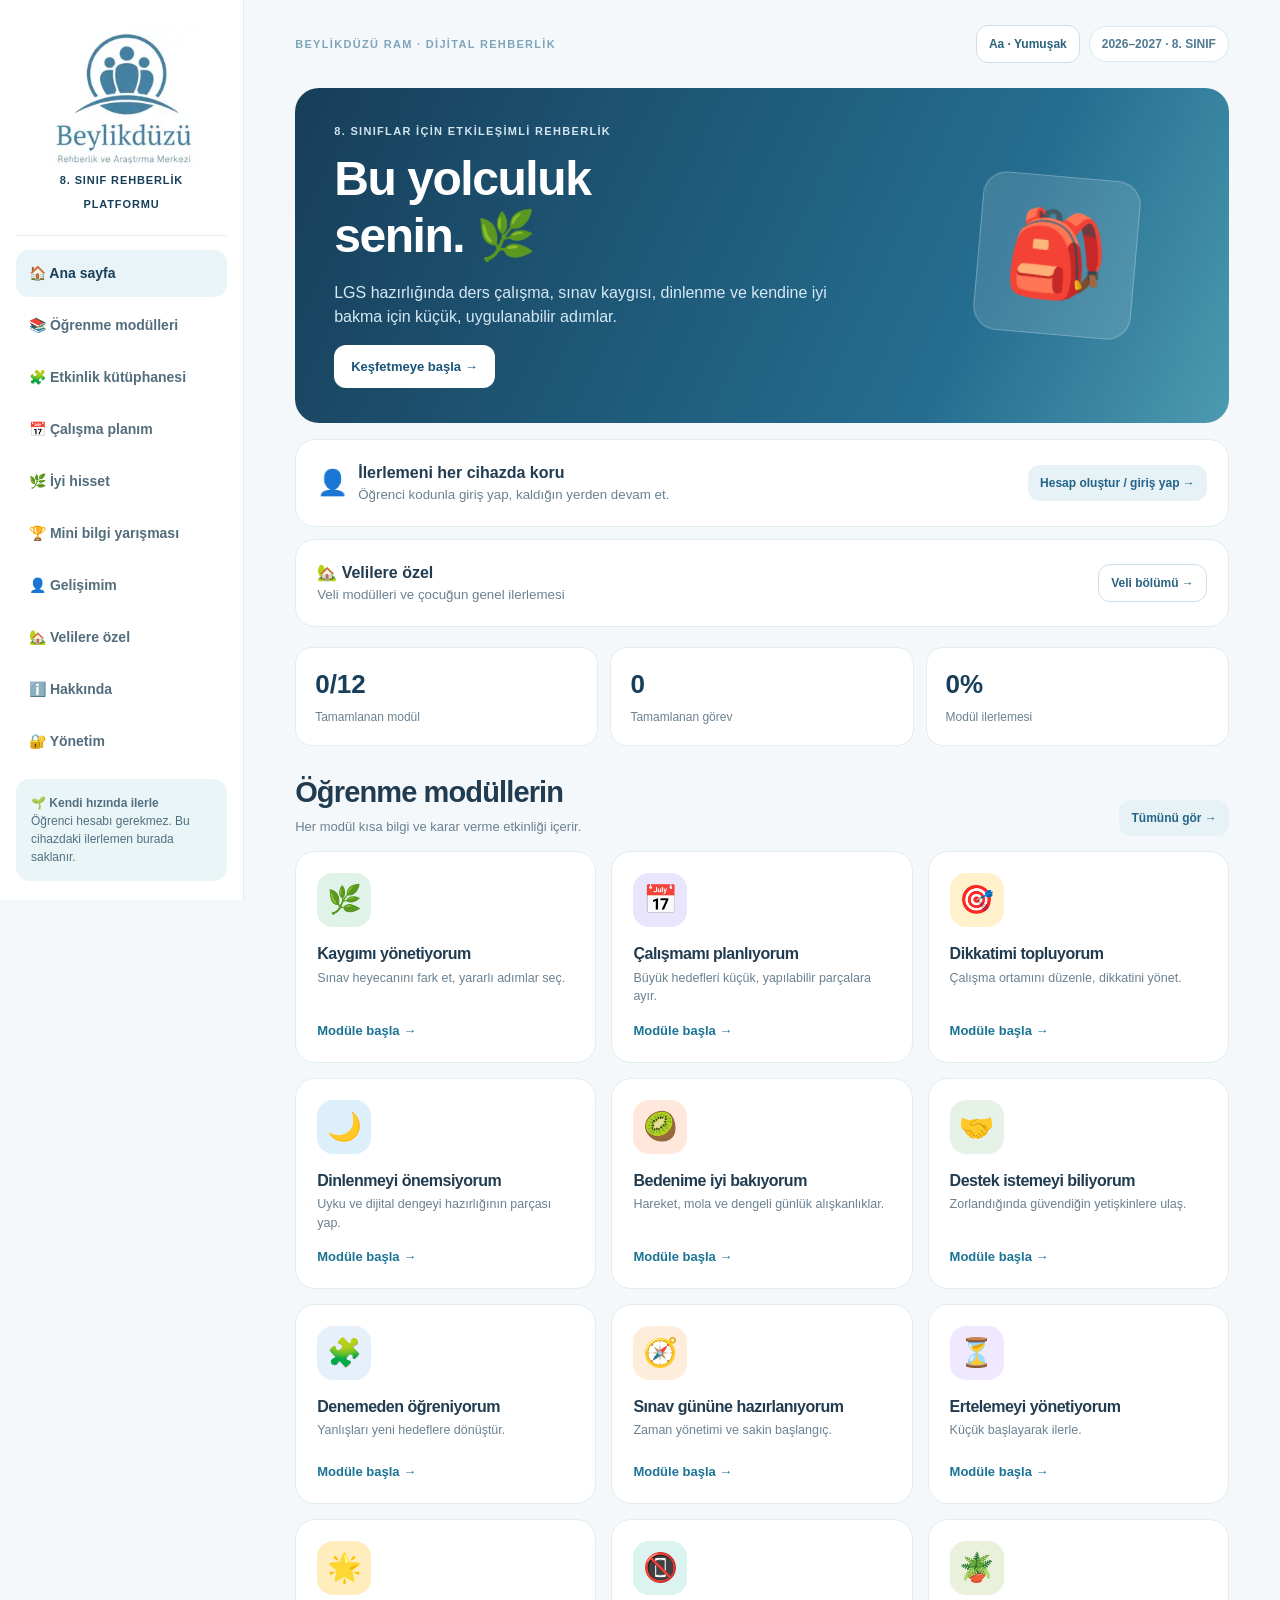
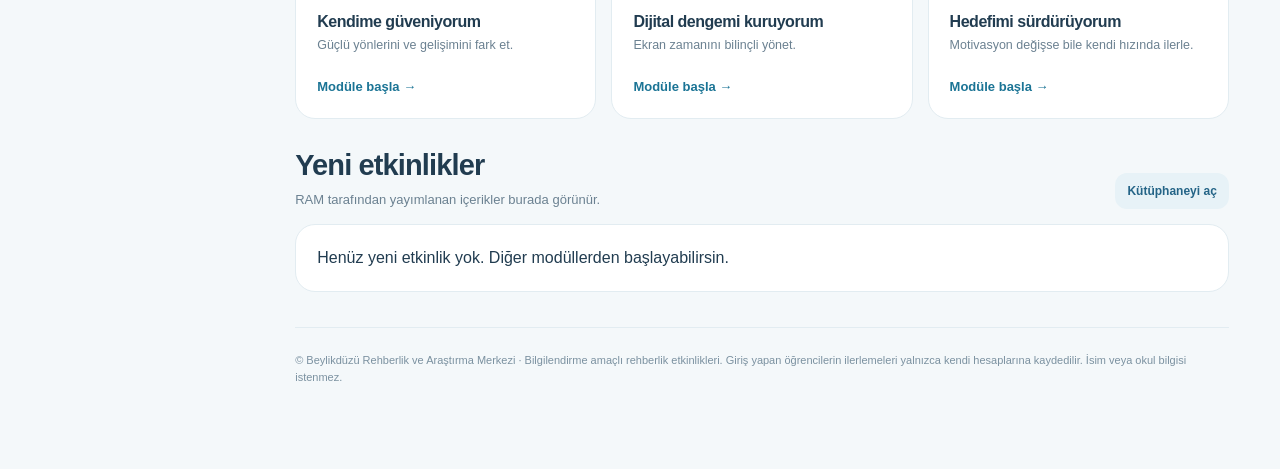
==== commit 485e73a3: "feat(lgs): double student modules and introduce parent guidance dashboard" ====
--- a/lgs-yolculugum/index.html
+++ b/lgs-yolculugum/index.html
@@ -11,6 +11,7 @@
 <aside class="side"><div class="brand"><img src="../logo-2026.webp" alt="Beylikdüzü Rehberlik ve Araştırma Merkezi logosu"><strong>8. SINIF REHBERLİK PLATFORMU</strong></div><nav class="menu" id="menu"></nav><div class="sidebottom"><strong>🌱 Kendi hızında ilerle</strong><div>Öğrenci hesabı gerekmez. Bu cihazdaki ilerlemen burada saklanır.</div></div></aside>
 <main class="content"><div class="wrap"><div class="top"><span class="eyebrow">BEYLİKDÜZÜ RAM · DİJİTAL REHBERLİK</span><div><button class="btn small outline" id="fontBtn">Aa · Yumuşak</button><span class="pill">2026–2027 · 8. SINIF</span></div></div><div id="screen"></div><footer>© Beylikdüzü Rehberlik ve Araştırma Merkezi · Bilgilendirme amaçlı rehberlik etkinlikleri. Giriş yapan öğrencilerin ilerlemeleri yalnızca kendi hesaplarına kaydedilir. İsim veya okul bilgisi istenmez.</footer></div></main></div>
 <script src="./student.js"></script>
+<script src="./family.js"></script>
 <script>
 (function(){"use strict";
 const SB="https://uftqsvxieizpclpxbejs.supabase.co", KEY="sb_publishable_qd7956g-qF9_RVj6xIoX8w_3UQg02R8";
@@ -21,7 +22,13 @@
 {id:"odak",ic:"🎯",color:"#fff1cb",t:"Dikkatimi topluyorum",d:"Çalışma ortamını düzenle, dikkatini yönet.",facts:[["Tek görev","Bir çalışma aralığında tek bir göreve yönelmeyi dene."],["Uyaranları azalt","Telefon bildirimlerini sessize almak ve masayı düzenlemek yardımcı olabilir."],["Mola ver","Kısa molalarla yeniden işe dönmek dikkati sürdürmeyi kolaylaştırabilir."]],q:"Çalışırken bildirimler geliyorsa ne yaparsın?",a:["Her bildirime anında bakarım.","Üç dersi aynı anda açarım.","Telefonu sessize alıp uzağa koyarım."],c:2,ex:"Dikkati bölen uyaranları azaltmak odaklanmanı kolaylaştırabilir."},
 {id:"uyku",ic:"🌙",color:"#deeffc",t:"Dinlenmeyi önemsiyorum",d:"Uyku ve dijital dengeyi hazırlığının parçası yap.",facts:[["Uyku önemlidir","Ergenlik döneminde genellikle 8–10 saat uyku önerilir; ihtiyaçlar kişiye göre farklılaşabilir."],["Ekran molası","Uyku öncesi sakin bir rutin belirlemek ve parlak ekranı azaltmak yardımcı olabilir."],["Dinlenmek gereklidir","Dinlenme zaman kaybı değil, öğrenmeye eşlik eden bir ihtiyaçtır."]],q:"Yarın denemen var ve saat çok geç oldu. Ne seçersin?",a:["Uygun saatte dinlenmeye geçerim.","Hiç uyumadan tekrar yaparım.","Gece boyu telefondan soru çözerim."],c:0,ex:"Dengeli hazırlık ve uyku, son dakika uykusuzluğundan daha sağlıklıdır."},
 {id:"beden",ic:"🥝",color:"#ffe8db",t:"Bedenime iyi bakıyorum",d:"Hareket, mola ve dengeli günlük alışkanlıklar.",facts:[["Kalk ve hareket et","Uzun süre oturduğunda kendine uygun kısa hareket molaları ver."],["Düzenli beslen","Öğünleri atlamamaya ve çeşitli yiyeceklere yer vermeye çalış."],["Su iç","Susadığını fark ettiğinde su içmeyi ve bedeninin ihtiyaçlarını gözetmeyi hatırla."]],q:"Uzun süredir ders çalışıyorsun, yoruldun. Ne yaparsın?",a:["Yorgunluğu görmezden gelirim.","Kısa mola verip su içerim.","Bir daha hiç ders çalışmam."],c:1,ex:"Kısa bir dinlenme ve hareket molası çalışma ritmini destekleyebilir."},
-{id:"destek",ic:"🤝",color:"#e6f2e7",t:"Destek istemeyi biliyorum",d:"Zorlandığında güvendiğin yetişkinlere ulaş.",facts:[["Yalnız değilsin","Sınav dönemi zorlayıcı olabilir. Bir yetişkinle konuşmak destek sağlayabilir."],["Kendini kıyaslama","Her öğrencinin ilerleme hızı ve güçlü yönleri farklıdır."],["İsteğini somutlaştır","“Bu konuyu anlamakta zorlanıyorum” demek yardım istemeyi kolaylaştırır."]],q:"Deneme sonuçların seni üzdüğünde ne yaparsın?",a:["Kendimi sürekli suçlarım.","Arkadaşlarımla puan yarıştırırım.","Eksiklerimi inceleyip güvendiğim bir kişiyle konuşurum."],c:2,ex:"Somut geri bildirim ve destek yeni bir adım belirlemene yardımcı olur."}
+{id:"destek",ic:"🤝",color:"#e6f2e7",t:"Destek istemeyi biliyorum",d:"Zorlandığında güvendiğin yetişkinlere ulaş.",facts:[["Yalnız değilsin","Sınav dönemi zorlayıcı olabilir. Bir yetişkinle konuşmak destek sağlayabilir."],["Kendini kıyaslama","Her öğrencinin ilerleme hızı ve güçlü yönleri farklıdır."],["İsteğini somutlaştır","“Bu konuyu anlamakta zorlanıyorum” demek yardım istemeyi kolaylaştırır."]],q:"Deneme sonuçların seni üzdüğünde ne yaparsın?",a:["Kendimi sürekli suçlarım.","Arkadaşlarımla puan yarıştırırım.","Eksiklerimi inceleyip güvendiğim bir kişiyle konuşurum."],c:2,ex:"Somut geri bildirim ve destek yeni bir adım belirlemene yardımcı olur."},
+{id:"deneme",ic:"🧩",color:"#e6f0fa",t:"Denemeden öğreniyorum",d:"Yanlışları yeni hedeflere dönüştür.",facts:[["Sonuç bir geri bildirimdir","Deneme puanı hangi konulara yeniden bakmak gerektiğine dair bir ipucudur."],["Hata türünü bul","Yanlışın konuyu bilmemekten mi, soruyu hızlı okumaktan mı kaynaklandığını incele."],["Yeni adım seç","Bir sonraki denemeye kadar çalışacağın küçük bir konu hedefi seç."]],q:"Beklediğinden düşük sonuç aldığında ne yaparsın?",a:["Kendimi suçlarım.","Zorlandığım iki konuyu belirlerim.","Bir daha denemeye girmem."],c:1,ex:"Somut geri bildirimler, yeni çalışma planına dönüşebilir."},
+{id:"sinavgunu",ic:"🧭",color:"#ffeddc",t:"Sınav gününe hazırlanıyorum",d:"Zaman yönetimi ve sakin başlangıç.",facts:[["Önceden hazırlan","Gerekli belgeleri, ulaşımı ve saati bir yetişkinle önceden kontrol et."],["Soru kökünü oku","Soruda senden tam olarak ne istendiğini anlamaya zaman ayır."],["Zor sorudan sonra devam et","Bir soruda takılırsan zamanını gözetip diğer sorulara ilerleyebilirsin."]],q:"Sınavda zor bir soruya rastlarsan ne yaparsın?",a:["Tüm zamanımı ona ayırırım.","Sınavı bırakırım.","Diğer sorulara geçip sonra dönebilirim."],c:2,ex:"Zamanını dengeli kullanmak bildiklerini göstermene yardımcı olur."},
+{id:"erteleme",ic:"⏳",color:"#efe8ff",t:"Ertelemeyi yönetiyorum",d:"Küçük başlayarak ilerle.",facts:[["İki dakikalık başlangıç","Çok zor gelirse yalnızca iki dakika çalışarak başlayabilirsin."],["Görevi küçült","Tüm ünite yerine tek sayfa veya beş soru gibi somut bir adım seç."],["Mükemmeli bekleme","Her şeyin kusursuz olmasını beklemek zorunda değilsin."]],q:"Bir ödev gözünde büyürse hangi adım yardımcı olabilir?",a:["Küçük bir parçayla başlarım.","Son güne kadar beklerim.","Kendime kızarım."],c:0,ex:"Küçük başlangıçlar ertelemeyi yönetmeye yardımcı olur."},
+{id:"ozguven",ic:"🌟",color:"#ffedbd",t:"Kendime güveniyorum",d:"Güçlü yönlerini ve gelişimini fark et.",facts:[["Sonuç senin tamamın değil","Sınav performansı kim olduğunu veya değerini belirlemez."],["Gelişim mümkündür","Henüz zorlandığın bir konuda çalışarak ilerleyebilirsin."],["Kendi ilerlemene bak","Başkalarının puanlarından çok kendi gelişimine odaklan."]],q:"Bir arkadaşın senden yüksek puan aldığında?",a:["Ben hiçbir şey yapamam derim.","Kendi gelişimime bakarım.","Çalışmaktan vazgeçerim."],c:1,ex:"Kişisel ilerlemeye odaklanmak sürdürülebilir çabayı destekler."},
+{id:"dijital",ic:"📵",color:"#dcf4f0",t:"Dijital dengemi kuruyorum",d:"Ekran zamanını bilinçli yönet.",facts:[["Bildirimleri yönet","Çalışırken bildirimleri kapatmak dikkatin dağılmasını azaltabilir."],["Karşılaştırmalara dikkat","Sosyal medya paylaşımları bir öğrencinin tüm öğrenme sürecini yansıtmaz."],["Ekran dışında dinlen","Molalarında hareket veya sohbet gibi ekran dışı seçenekleri dene."]],q:"Ders sırasında bildirimler artınca?",a:["Her birine bakarım.","Aynı anda video açarım.","Telefonu bir süre sessize alırım."],c:2,ex:"Dikkat dağıtıcıları azaltmak odaklanmanı kolaylaştırabilir."},
+{id:"hedef",ic:"🪴",color:"#e9f0dc",t:"Hedefimi sürdürüyorum",d:"Motivasyon değişse bile kendi hızında ilerle.",facts:[["Anlamlı hedef seç","Hedeflerinin senin için ne anlama geldiğini düşün."],["Zor günler normaldir","Motivasyonun her gün aynı olmayabilir; küçük bir adım da değerlidir."],["Dinlenmeyi unutma","Çalışma planında uykuya, dinlenmeye ve sosyal zamana yer ver."]],q:"Çalışma isteğin az olduğu bir gün?",a:["Tüm planı silerim.","Küçük bir görev seçerim.","Dinlenirsem başarısız sayarım."],c:1,ex:"Esnek ve küçük hedefler düzenli ilerlemeyi kolaylaştırır."}
 ];
 const QUIZ=[
 {q:"Hangisi daha somut bir çalışma hedefidir?",a:["Bugün her şeyi öğreneceğim.","20 dakika matematikte yanlışlarımı inceleyeceğim.","Hiç ara vermeyeceğim."],c:1,e:"Somut hedefler başlangıcı kolaylaştırır."},
@@ -36,11 +43,11 @@
 let page="home",currentLesson="",activities=[],remoteError="",quizNow=QUIZ,qi=0,answers=[],breathInterval=null,breathLeft=0,focusInterval=null,focusLeft=20*60,focusRunning=false,adminToken="",adminUid="",adminItems=[],editing="",editorQ=[],adminNotice="";
 const item=(l,v)=>'<div class="field"><label>'+l+'</label>'+v+'</div>';
 const btn=(action,label,cls="light")=>'<button class="btn '+cls+'" data-action="'+action+'">'+label+'</button>';
-const titles={home:"Ana sayfa",lessons:"Öğrenme modülleri",library:"Etkinlik kütüphanesi",planner:"Çalışma planım",wellness:"İyi hisset",quiz:"Mini bilgi yarışması",student:"Gelişimim",about:"Hakkında",admin:"Yönetim paneli"};
+const titles={home:"Ana sayfa",lessons:"Öğrenme modülleri",library:"Etkinlik kütüphanesi",planner:"Çalışma planım",wellness:"İyi hisset",quiz:"Mini bilgi yarışması",student:"Gelişimim",parent:"Velilere özel",about:"Hakkında",admin:"Yönetim paneli"};
 function go(p){page=p;render();window.scrollTo({top:0,behavior:"smooth"})}
-function menu(){const all=[["home","🏠"],["lessons","📚"],["library","🧩"],["planner","📅"],["wellness","🌿"],["quiz","🏆"],["student","👤"]];$("#menu").innerHTML=all.map(x=>'<button data-go="'+x[0]+'" class="'+(page===x[0]?"active":"")+'">'+x[1]+' '+titles[x[0]]+'</button>').join("")+'<button data-go="about" class="'+(page==="about"?"active":"")+'">ℹ️ Hakkında</button><button data-go="admin" class="'+(page==="admin"?"active":"")+'">🔐 Yönetim</button>'}
+function menu(){const all=[["home","🏠"],["lessons","📚"],["library","🧩"],["planner","📅"],["wellness","🌿"],["quiz","🏆"],["student","👤"],["parent","🏡"]];$("#menu").innerHTML=all.map(x=>'<button data-go="'+x[0]+'" class="'+(page===x[0]?"active":"")+'">'+x[1]+' '+titles[x[0]]+'</button>').join("")+'<button data-go="about" class="'+(page==="about"?"active":"")+'">ℹ️ Hakkında</button><button data-go="admin" class="'+(page==="admin"?"active":"")+'">🔐 Yönetim</button>'}
 function stat(n,label){return '<div class="stat"><strong>'+n+'</strong><small>'+label+'</small></div>'}
-function home(){const comp=data.completed.length,progress=Math.round(comp/LESSONS.length*100);return '<div class="hero"><div><div class="eyebrow">8. sınıflar için etkileşimli rehberlik</div><h1>Bu yolculuk<br>senin. 🌿</h1><p>LGS hazırlığında ders çalışma, sınav kaygısı, dinlenme ve kendine iyi bakma için küçük, uygulanabilir adımlar.</p>'+btn("goto:lessons","Keşfetmeye başla →","white")+'</div><div class="heroart">🎒</div></div><div class="tile" style="margin-top:16px">'+window.LGSStudent.banner()+'</div><div class="statrow">'+stat(comp+"/6","Tamamlanan modül")+stat(data.tasks.filter(x=>x.done).length,"Tamamlanan görev")+stat(progress+"%","Modül ilerlemesi")+'</div><div class="sectionhead"><div><h2>Öğrenme modüllerin</h2><p>Her modül kısa bilgi ve karar verme etkinliği içerir.</p></div>'+btn("goto:lessons","Tümünü gör →","small light")+'</div><div class="grid">'+LESSONS.map(l=>cardLesson(l)).join("")+'</div><div class="sectionhead"><div><h2>Yeni etkinlikler</h2><p>RAM tarafından yayımlanan içerikler burada görünür.</p></div>'+btn("goto:library","Kütüphaneyi aç","small light")+'</div>'+activityList(activities.slice(0,3),true)}
+function home(){const comp=data.completed.length,progress=Math.round(comp/LESSONS.length*100);return '<div class="hero"><div><div class="eyebrow">8. sınıflar için etkileşimli rehberlik</div><h1>Bu yolculuk<br>senin. 🌿</h1><p>LGS hazırlığında ders çalışma, sınav kaygısı, dinlenme ve kendine iyi bakma için küçük, uygulanabilir adımlar.</p>'+btn("goto:lessons","Keşfetmeye başla →","white")+'</div><div class="heroart">🎒</div></div><div class="tile" style="margin-top:16px">'+window.LGSStudent.banner()+'</div><div class="tile" style="margin-top:12px"><div class="row" style="justify-content:space-between"><div><strong>🏡 Velilere özel</strong><small style="display:block">Veli modülleri ve çocuğun genel ilerlemesi</small></div><button class="btn small outline" data-go="parent">Veli bölümü →</button></div></div><div class="statrow">'+stat(comp+"/"+LESSONS.length,"Tamamlanan modül")+stat(data.tasks.filter(x=>x.done).length,"Tamamlanan görev")+stat(progress+"%","Modül ilerlemesi")+'</div><div class="sectionhead"><div><h2>Öğrenme modüllerin</h2><p>Her modül kısa bilgi ve karar verme etkinliği içerir.</p></div>'+btn("goto:lessons","Tümünü gör →","small light")+'</div><div class="grid">'+LESSONS.map(l=>cardLesson(l)).join("")+'</div><div class="sectionhead"><div><h2>Yeni etkinlikler</h2><p>RAM tarafından yayımlanan içerikler burada görünür.</p></div>'+btn("goto:library","Kütüphaneyi aç","small light")+'</div>'+activityList(activities.slice(0,3),true)}
 function cardLesson(l){return '<div class="tile card" style="--tile:'+l.color+'"><div class="ico">'+l.ic+'</div><h3>'+l.t+'</h3><p>'+l.d+'</p><button class="linklike" data-action="lesson:'+l.id+'">'+(data.completed.includes(l.id)?"✓ Tamamlandı · Tekrar aç":"Modüle başla")+" →</button></div>"}
 function lessons(){return '<h1>Öğrenme modülleri</h1><p>Altı başlık, altı küçük keşif. İstediğin sırayla ilerleyebilirsin.</p><div class="grid">'+LESSONS.map(l=>cardLesson(l)).join("")+'</div>'}
 function lesson(){const l=LESSONS.find(x=>x.id===currentLesson)||LESSONS[0];return '<button class="back" data-go="lessons">← Modüllere dön</button><div class="cover" style="--tile:'+l.color+'"><div class="bigicon">'+l.ic+'</div><div><h1>'+l.t+'</h1><p>'+l.d+'</p></div></div><div class="grid2">'+l.facts.map((f,i)=>'<div class="tile fact"><div class="eyebrow">0'+(i+1)+'</div><h3>'+f[0]+'</h3><p>'+f[1]+'</p></div>').join("")+'</div><div class="scenario"><div class="eyebrow">KARAR VERME ETKİNLİĞİ</div><h3>'+l.q+'</h3>'+l.a.map((a,i)=>'<button class="choice" data-action="answerLesson:'+l.id+':'+i+'">'+esc(a)+'</button>').join("")+'<div id="lessonResult"></div></div>'}
@@ -73,7 +80,7 @@
 function focusPaint(){let e=$("#focusClock");if(e)e.textContent=String(Math.floor(focusLeft/60)).padStart(2,"0")+":"+String(focusLeft%60).padStart(2,"0")}
 function stopFocus(){if(focusInterval)clearInterval(focusInterval);focusInterval=null;focusRunning=false}
 function startFocus(){if(focusRunning)return;focusRunning=true;focusInterval=setInterval(()=>{if(page!=="wellness"){stopFocus();return}if(focusLeft>0)focusLeft--;focusPaint();if(focusLeft===0){stopFocus();alert("Çalışma süresi tamamlandı. Kısa bir mola verebilirsin.");focusLeft=5*60;focusPaint()}},1000)}
-function render(){menu();$("#fontBtn").textContent="Aa · "+fontNames[data.font||0];document.documentElement.style.setProperty("--font",fontStyles[data.font||0]);$("#screen").innerHTML=({home,lessons,lesson,library,activity,planner,wellness,quiz:quizPage,student:()=>window.LGSStudent.render(data),about,admin}[page]||home)();if(page==="admin"&&editing)renderExtra();if(page==="wellness")focusPaint()}
+function render(){menu();$("#fontBtn").textContent="Aa · "+fontNames[data.font||0];document.documentElement.style.setProperty("--font",fontStyles[data.font||0]);$("#screen").innerHTML=({home,lessons,lesson,library,activity,planner,wellness,quiz:quizPage,student:()=>window.LGSStudent.render(data),parent:()=>window.LGSFamily.render(),about,admin}[page]||home)();if(page==="admin"&&editing)renderExtra();if(page==="wellness")focusPaint()}
 document.addEventListener("click",async e=>{let goEl=e.target.closest("[data-go]");if(goEl){if(page==="wellness"){resetBreath();stopFocus()}if(goEl.dataset.go==="quiz"){qi=0;answers=[];quizNow=QUIZ}if(goEl.dataset.go==="admin"&&session&&!adminUid){await verifyAdmin();if(adminUid)await loadAdmin()}go(goEl.dataset.go);return}const b=e.target.closest("[data-action]");if(!b)return;let a=b.dataset.action;try{
 if(a.startsWith("goto:"))return go(a.split(":")[1]);
 if(a.startsWith("lesson:")){currentLesson=a.split(":")[1];return go("lesson")}
@@ -99,9 +106,10 @@
 }catch(err){let node=$("#saveMessage");if(node)node.innerHTML='<div class="note warn">'+esc(err.message)+'</div>';else{adminNotice=err.message;render()}}});
 document.addEventListener("change",e=>{if(e.target.dataset.checkTask!==undefined){data.tasks[Number(e.target.dataset.checkTask)].done=e.target.checked;save();render()}if(e.target.dataset.habit!==undefined){let d=TODAY();data.habits[d]=data.habits[d]||{};data.habits[d][e.target.dataset.habit]=e.target.checked;save()}if(e.target.id==="edKind"){editorQ=[];renderExtra()}});
 $("#fontBtn").addEventListener("click",()=>{data.font=((data.font||0)+1)%3;save();render()});
-if(location.hash==="#admin")page="admin";else if(location.hash==="#student")page="student";
+if(location.hash==="#admin")page="admin";else if(location.hash==="#student")page="student";else if(location.hash==="#parent")page="parent";
 if(session){verifyAdmin().then(ok=>{if(ok&&page==="admin")loadAdmin();else render()})}
 window.LGSStudent.init({getData:()=>data,setData:v=>{data=v;render()},refresh:render});
+window.LGSFamily.init({render});
 render();fetchPublic();
 })();
 </script></body></html>
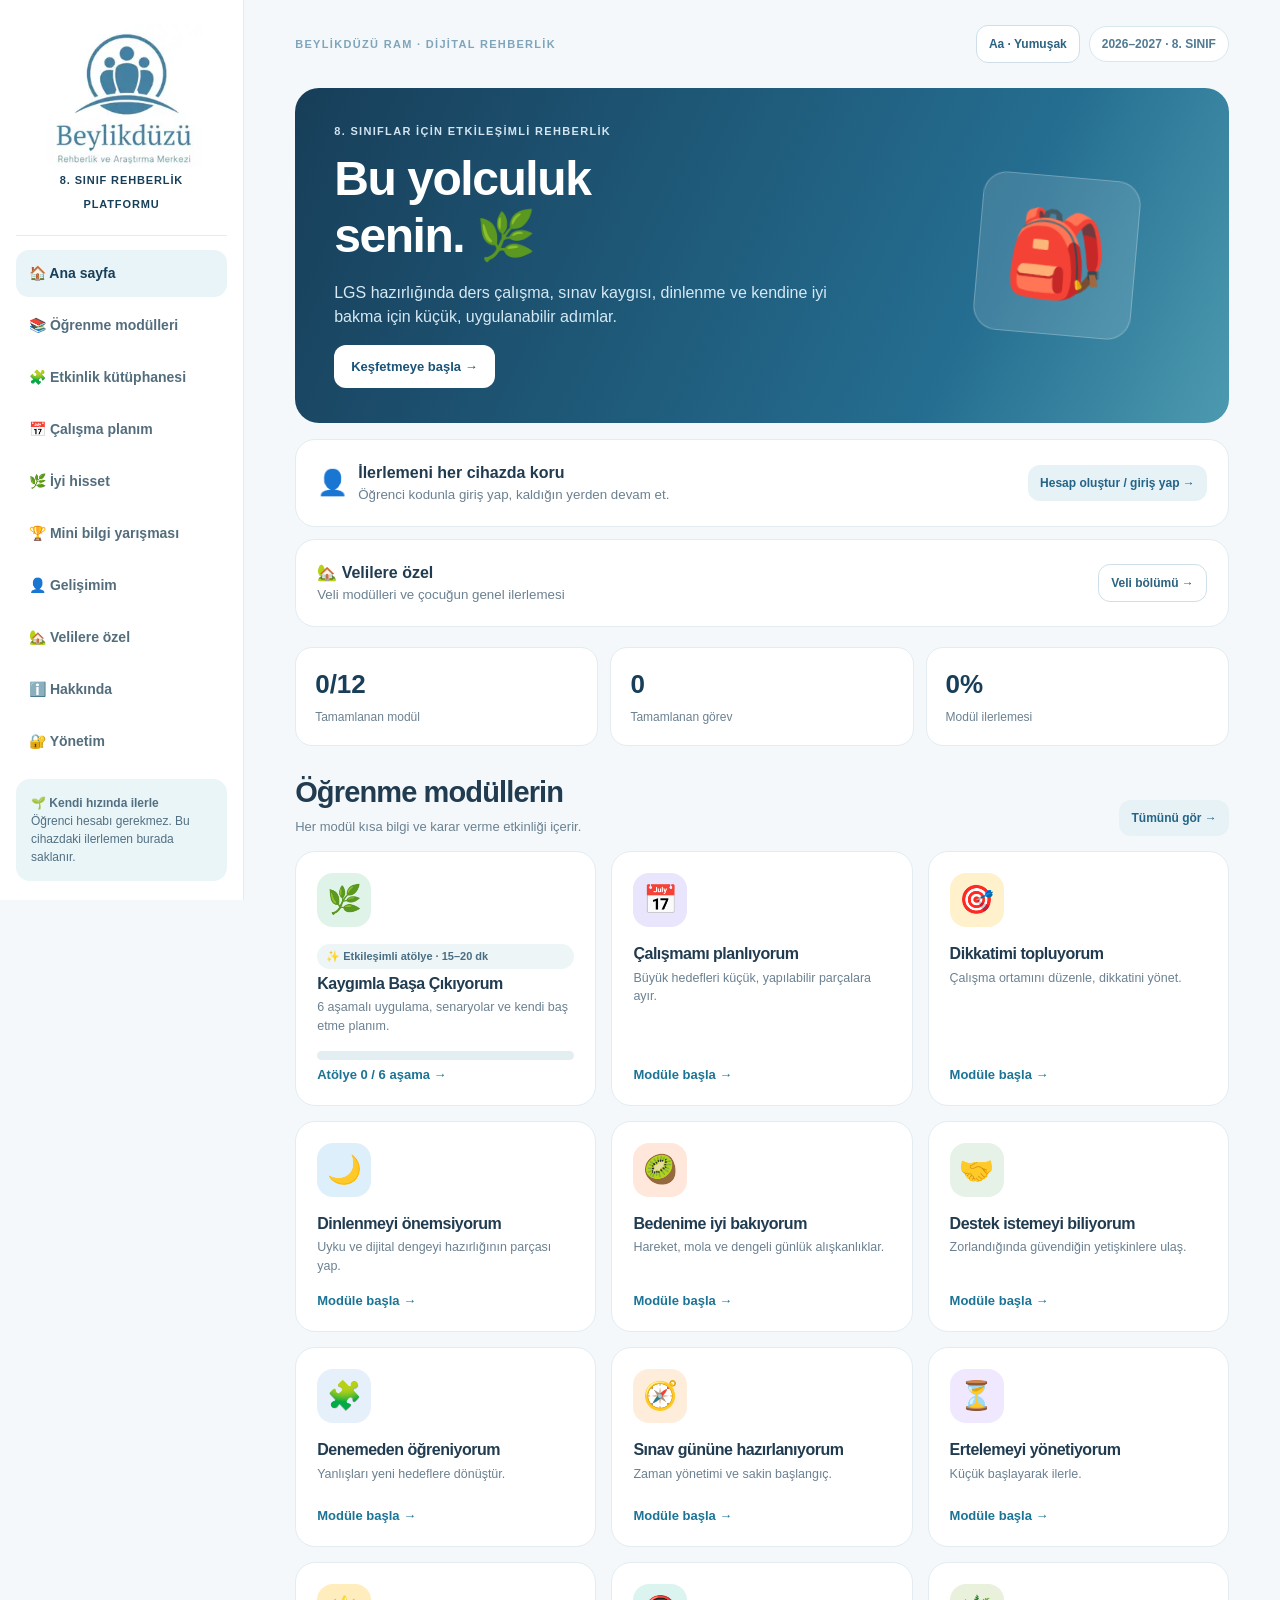
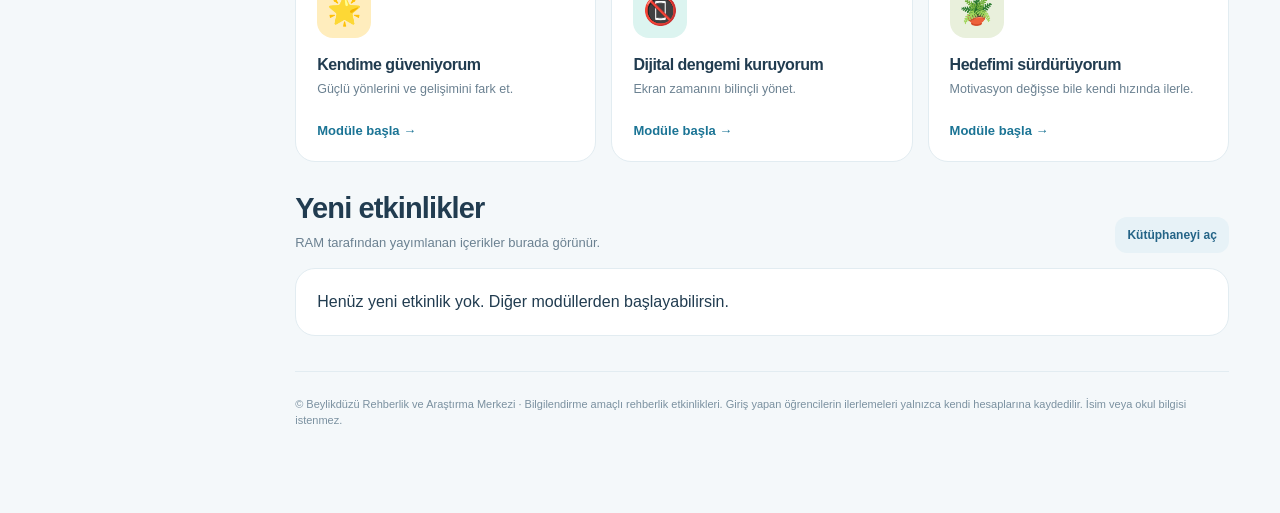
==== commit 21f06dee: "ui(lgs): label advanced anxiety workshop separately from legacy completion" ====
--- a/lgs-yolculugum/index.html
+++ b/lgs-yolculugum/index.html
@@ -7,9 +7,16 @@
 @media(max-width:700px){.app{display:block}.side{height:auto;position:relative;padding:10px 13px;display:block;border-right:0;border-bottom:1px solid var(--line)}.brand{padding:0;display:flex;align-items:center;gap:10px;text-align:left;border:0}.brand img{width:88px;margin:0}.brand strong{font-size:10px}.menu{display:flex;overflow:auto;gap:5px;scrollbar-width:none;margin-top:9px}.menu button{flex:0 0 auto;padding:9px 11px;font-size:12px}.sidebottom{display:none}.content{padding:16px 15px 40px}.top{margin-bottom:18px}.top .eyebrow{display:none}.hero{padding:24px 22px;grid-template-columns:1fr;min-height:0}.hero h1{font-size:31px}.heroart{display:none}.grid{grid-template-columns:repeat(2,minmax(0,1fr));gap:9px}.grid2,.formgrid{grid-template-columns:1fr}.tile{padding:16px}.card{padding:14px;min-height:206px}.card .ico{width:47px;height:47px;font-size:24px}.card h3{font-size:14px}.card p{font-size:11.5px}.statrow{gap:8px}.stat{padding:11px}.stat strong{font-size:22px}.stat small{font-size:10px}.sectionhead{margin-top:24px}.cover{padding:18px}.cover h1{font-size:25px}.bigicon{font-size:36px}.listrow{align-items:flex-start}.listrow .row{gap:5px}.onlydesktop{display:none}}
 @media(max-width:380px){.grid{grid-template-columns:1fr}.top .pill{font-size:10px;padding:7px}}
 @media(prefers-reduced-motion:reduce){.breathcircle{transition:none}}
+
+/* Etkileşimli atölyeler */
+.ws-shell{display:grid;gap:17px}.ws-header{padding:26px;border-radius:22px;background:linear-gradient(125deg,#e7f4f6,#f9fbfd);border:1px solid #d2e5eb}.ws-header h1{margin:8px 0;font-size:clamp(24px,4vw,35px)}.ws-header>p{max-width:720px;margin:0 0 12px;font-size:14px}.ws-header .row{gap:7px}.ws-stepnav{display:flex;gap:9px;margin-top:18px;flex-wrap:wrap}.ws-step{height:38px;width:38px;border-radius:50%;border:1px solid #bdd5df;color:#3a6b81;background:white;font-weight:900}.ws-step.on{background:#215c7b;color:white;border-color:#215c7b}.ws-step.done{background:#e2f4ee;color:#166d58;border-color:#9bd0c0}.ws-step:disabled{opacity:.45;cursor:not-allowed}.ws-current{padding-top:19px}.ws-current h2{font-size:22px;margin:3px 0}.ws-panel{background:white;border-radius:20px;border:1px solid var(--line);padding:clamp(18px,4vw,32px)}.ws-copy>h3{font-size:22px;margin:0 0 8px}.ws-copy>p{max-width:780px;font-size:14px}.ws-choices,.ws-options{display:grid;grid-template-columns:repeat(2,minmax(0,1fr));gap:9px;margin:16px 0}.ws-options.vertical{grid-template-columns:1fr}.ws-choice,.ws-option{display:flex;align-items:center;gap:9px;text-align:left;border:1px solid #cfdee6;border-radius:13px;padding:13px;background:white;color:#344f61;font-weight:700;font-size:13px;line-height:1.5;min-height:50px}.ws-choice.selected,.ws-option.selected{border:2px solid #28828c;background:#e5f6f3;color:#165e68;padding:12px}.ws-choice:hover,.ws-option:hover{background:#f0f8fb}.ws-question{border:1px solid #dce9ee;border-radius:17px;padding:18px;background:#f9fcfd;margin:18px 0}.ws-question>strong{font-size:15px;display:block}.ws-feedback{background:#eaf6f1;border-left:3px solid #58a88d;border-radius:7px;padding:12px;font-size:13px;color:#2b685c!important}.ws-help{font-size:12px!important;color:#728a97}.ws-tools{display:grid;grid-template-columns:1fr 1fr;gap:15px;margin:18px 0}.ws-breath,.ws-ground{border:1px solid #dbe8ed;background:#f9fcfd;border-radius:18px;padding:18px}.ws-breath-ring{height:145px;width:145px;border-radius:50%;background:#def1f4;border:6px solid #a7d4dc;margin:9px auto 19px;display:grid;place-items:center;text-align:center;transition:transform 2s ease}.ws-breath-ring.expanding{transform:scale(1.1)}.ws-breath-ring strong{display:block;font-size:22px;color:#1f647c}.ws-ground ol{font-size:13px;color:#506d7a;padding-left:22px;line-height:1.8}.ws-footer{display:flex;justify-content:space-between;flex-wrap:wrap;gap:6px;padding:2px 3px;font-size:11px;color:#8498a6}.ws-complete{border:1px solid #b8dfce;background:linear-gradient(135deg,#f4fcf8,#e6f4f0);border-radius:20px;padding:26px}.ws-complete>p{font-size:14px;max-width:750px}.ws-completion{padding:14px 0;display:flex;align-items:center;gap:13px}.ws-completion strong{font-size:26px;color:#1d8268}.ws-completion small{font-size:12px}.ws-panel button:disabled{cursor:not-allowed;opacity:.45}.ws-panel .note{font-size:13px}
+@media(max-width:700px){.ws-header{padding:19px}.ws-stepnav{gap:6px}.ws-step{width:35px;height:35px}.ws-panel{padding:17px}.ws-choices,.ws-options,.ws-tools{grid-template-columns:1fr}.ws-question{padding:14px}.ws-ground,.ws-breath{padding:15px}.ws-current h2{font-size:19px}.ws-option,.ws-choice{min-height:45px}.ws-panel>.ws-copy>.btn{width:100%}}
+@media(prefers-reduced-motion:reduce){.ws-breath-ring{transition:none}}
+
 </style></head><body><div class="app">
 <aside class="side"><div class="brand"><img src="../logo-2026.webp" alt="Beylikdüzü Rehberlik ve Araştırma Merkezi logosu"><strong>8. SINIF REHBERLİK PLATFORMU</strong></div><nav class="menu" id="menu"></nav><div class="sidebottom"><strong>🌱 Kendi hızında ilerle</strong><div>Öğrenci hesabı gerekmez. Bu cihazdaki ilerlemen burada saklanır.</div></div></aside>
 <main class="content"><div class="wrap"><div class="top"><span class="eyebrow">BEYLİKDÜZÜ RAM · DİJİTAL REHBERLİK</span><div><button class="btn small outline" id="fontBtn">Aa · Yumuşak</button><span class="pill">2026–2027 · 8. SINIF</span></div></div><div id="screen"></div><footer>© Beylikdüzü Rehberlik ve Araştırma Merkezi · Bilgilendirme amaçlı rehberlik etkinlikleri. Giriş yapan öğrencilerin ilerlemeleri yalnızca kendi hesaplarına kaydedilir. İsim veya okul bilgisi istenmez.</footer></div></main></div>
+<script src="./workshops.js"></script>
 <script src="./student.js"></script>
 <script src="./family.js"></script>
 <script>
@@ -48,9 +55,9 @@
 function menu(){const all=[["home","🏠"],["lessons","📚"],["library","🧩"],["planner","📅"],["wellness","🌿"],["quiz","🏆"],["student","👤"],["parent","🏡"]];$("#menu").innerHTML=all.map(x=>'<button data-go="'+x[0]+'" class="'+(page===x[0]?"active":"")+'">'+x[1]+' '+titles[x[0]]+'</button>').join("")+'<button data-go="about" class="'+(page==="about"?"active":"")+'">ℹ️ Hakkında</button><button data-go="admin" class="'+(page==="admin"?"active":"")+'">🔐 Yönetim</button>'}
 function stat(n,label){return '<div class="stat"><strong>'+n+'</strong><small>'+label+'</small></div>'}
 function home(){const comp=data.completed.length,progress=Math.round(comp/LESSONS.length*100);return '<div class="hero"><div><div class="eyebrow">8. sınıflar için etkileşimli rehberlik</div><h1>Bu yolculuk<br>senin. 🌿</h1><p>LGS hazırlığında ders çalışma, sınav kaygısı, dinlenme ve kendine iyi bakma için küçük, uygulanabilir adımlar.</p>'+btn("goto:lessons","Keşfetmeye başla →","white")+'</div><div class="heroart">🎒</div></div><div class="tile" style="margin-top:16px">'+window.LGSStudent.banner()+'</div><div class="tile" style="margin-top:12px"><div class="row" style="justify-content:space-between"><div><strong>🏡 Velilere özel</strong><small style="display:block">Veli modülleri ve çocuğun genel ilerlemesi</small></div><button class="btn small outline" data-go="parent">Veli bölümü →</button></div></div><div class="statrow">'+stat(comp+"/"+LESSONS.length,"Tamamlanan modül")+stat(data.tasks.filter(x=>x.done).length,"Tamamlanan görev")+stat(progress+"%","Modül ilerlemesi")+'</div><div class="sectionhead"><div><h2>Öğrenme modüllerin</h2><p>Her modül kısa bilgi ve karar verme etkinliği içerir.</p></div>'+btn("goto:lessons","Tümünü gör →","small light")+'</div><div class="grid">'+LESSONS.map(l=>cardLesson(l)).join("")+'</div><div class="sectionhead"><div><h2>Yeni etkinlikler</h2><p>RAM tarafından yayımlanan içerikler burada görünür.</p></div>'+btn("goto:library","Kütüphaneyi aç","small light")+'</div>'+activityList(activities.slice(0,3),true)}
-function cardLesson(l){return '<div class="tile card" style="--tile:'+l.color+'"><div class="ico">'+l.ic+'</div><h3>'+l.t+'</h3><p>'+l.d+'</p><button class="linklike" data-action="lesson:'+l.id+'">'+(data.completed.includes(l.id)?"✓ Tamamlandı · Tekrar aç":"Modüle başla")+" →</button></div>"}
+function cardLesson(l){if(l.id==="kaygi"){const ws=data.advancedModules?.kaygi,steps=Array.isArray(ws?.steps)?ws.steps.length:0;return '<div class="tile card" style="--tile:'+l.color+'"><div class="ico">'+l.ic+'</div><span class="tag">✨ Etkileşimli atölye · 15–20 dk</span><h3>Kaygımla Başa Çıkıyorum</h3><p>6 aşamalı uygulama, senaryolar ve kendi baş etme planım.</p><div class="progress"><span style="width:'+Math.round(steps/6*100)+'%"></span></div><button class="linklike" data-action="lesson:kaygi">Atölye '+steps+' / 6 aşama →</button></div>'}return '<div class="tile card" style="--tile:'+l.color+'"><div class="ico">'+l.ic+'</div><h3>'+l.t+'</h3><p>'+l.d+'</p><button class="linklike" data-action="lesson:'+l.id+'">'+(data.completed.includes(l.id)?"✓ Tamamlandı · Tekrar aç":"Modüle başla")+" →</button></div>"}
 function lessons(){return '<h1>Öğrenme modülleri</h1><p>Altı başlık, altı küçük keşif. İstediğin sırayla ilerleyebilirsin.</p><div class="grid">'+LESSONS.map(l=>cardLesson(l)).join("")+'</div>'}
-function lesson(){const l=LESSONS.find(x=>x.id===currentLesson)||LESSONS[0];return '<button class="back" data-go="lessons">← Modüllere dön</button><div class="cover" style="--tile:'+l.color+'"><div class="bigicon">'+l.ic+'</div><div><h1>'+l.t+'</h1><p>'+l.d+'</p></div></div><div class="grid2">'+l.facts.map((f,i)=>'<div class="tile fact"><div class="eyebrow">0'+(i+1)+'</div><h3>'+f[0]+'</h3><p>'+f[1]+'</p></div>').join("")+'</div><div class="scenario"><div class="eyebrow">KARAR VERME ETKİNLİĞİ</div><h3>'+l.q+'</h3>'+l.a.map((a,i)=>'<button class="choice" data-action="answerLesson:'+l.id+':'+i+'">'+esc(a)+'</button>').join("")+'<div id="lessonResult"></div></div>'}
+function lesson(){const l=LESSONS.find(x=>x.id===currentLesson)||LESSONS[0];if(l.id==="kaygi")return '<button class="back" data-go="lessons">← Modüllere dön</button>'+window.LGSWorkshops.renderStudent({state:data,save,render});return '<button class="back" data-go="lessons">← Modüllere dön</button><div class="cover" style="--tile:'+l.color+'"><div class="bigicon">'+l.ic+'</div><div><h1>'+l.t+'</h1><p>'+l.d+'</p></div></div><div class="grid2">'+l.facts.map((f,i)=>'<div class="tile fact"><div class="eyebrow">0'+(i+1)+'</div><h3>'+f[0]+'</h3><p>'+f[1]+'</p></div>').join("")+'</div><div class="scenario"><div class="eyebrow">KARAR VERME ETKİNLİĞİ</div><h3>'+l.q+'</h3>'+l.a.map((a,i)=>'<button class="choice" data-action="answerLesson:'+l.id+':'+i+'">'+esc(a)+'</button>').join("")+'<div id="lessonResult"></div></div>'}
 function activityCard(a){let desc=esc(a.description||"");return '<div class="tile card"><div class="ico">'+esc(a.emoji||"🧩")+'</div><div class="row"><span class="tag">'+esc(a.category)+'</span><span class="tag">'+({content:"Bilgi",quiz:"Mini test",link:"Uygulama"}[a.kind]||"Etkinlik")+'</span></div><h3>'+esc(a.title)+'</h3><p>'+desc+'</p><button class="linklike" data-action="openActivity:'+esc(a.id)+'">Etkinliği aç →</button></div>'}
 function activityList(arr,compact){return arr.length?'<div class="grid">'+arr.map(activityCard).join("")+'</div>':(compact?'<div class="tile">Henüz yeni etkinlik yok. Diğer modüllerden başlayabilirsin.</div>':'<div class="empty">Yayımlanan yeni etkinlikler burada görünecek.</div>')}
 function library(){return '<h1>Etkinlik kütüphanesi</h1><p>RAM tarafından eklenen bilgilendirmeler, mini testler ve web uygulamaları. Yeni etkinlikler internet bağlantısıyla güncellenir.</p>'+(remoteError?'<div class="note warn">'+esc(remoteError)+'</div>':'')+activityList(activities)}
@@ -83,7 +90,7 @@
 function render(){menu();$("#fontBtn").textContent="Aa · "+fontNames[data.font||0];document.documentElement.style.setProperty("--font",fontStyles[data.font||0]);$("#screen").innerHTML=({home,lessons,lesson,library,activity,planner,wellness,quiz:quizPage,student:()=>window.LGSStudent.render(data),parent:()=>window.LGSFamily.render(),about,admin}[page]||home)();if(page==="admin"&&editing)renderExtra();if(page==="wellness")focusPaint()}
 document.addEventListener("click",async e=>{let goEl=e.target.closest("[data-go]");if(goEl){if(page==="wellness"){resetBreath();stopFocus()}if(goEl.dataset.go==="quiz"){qi=0;answers=[];quizNow=QUIZ}if(goEl.dataset.go==="admin"&&session&&!adminUid){await verifyAdmin();if(adminUid)await loadAdmin()}go(goEl.dataset.go);return}const b=e.target.closest("[data-action]");if(!b)return;let a=b.dataset.action;try{
 if(a.startsWith("goto:"))return go(a.split(":")[1]);
-if(a.startsWith("lesson:")){currentLesson=a.split(":")[1];return go("lesson")}
+if(a.startsWith("lesson:")){currentLesson=a.split(":")[1];if(currentLesson==="kaygi")window.LGSWorkshops.enter("student");return go("lesson")}
 if(a.startsWith("answerLesson:")){let s=a.split(":"),l=LESSONS.find(x=>x.id===s[1]),correct=Number(s[2])===l.c;$("#lessonResult").innerHTML='<div class="note '+(correct?"good":"warn")+'">'+(correct?"✅ Güzel seçim!":"🌱 Başka bir seçeneği deneyebilirsin.")+' '+l.ex+'</div>';if(correct&&!data.completed.includes(l.id)){data.completed.push(l.id);save()}return}
 if(a.startsWith("openActivity:")){currentLesson=a.substring("openActivity:".length);qi=0;answers=[];return go("activity")}
 if(a.startsWith("answerQuiz:")){if(answers[qi]!==undefined)return;answers[qi]=Number(a.split(":")[1]);return render()}
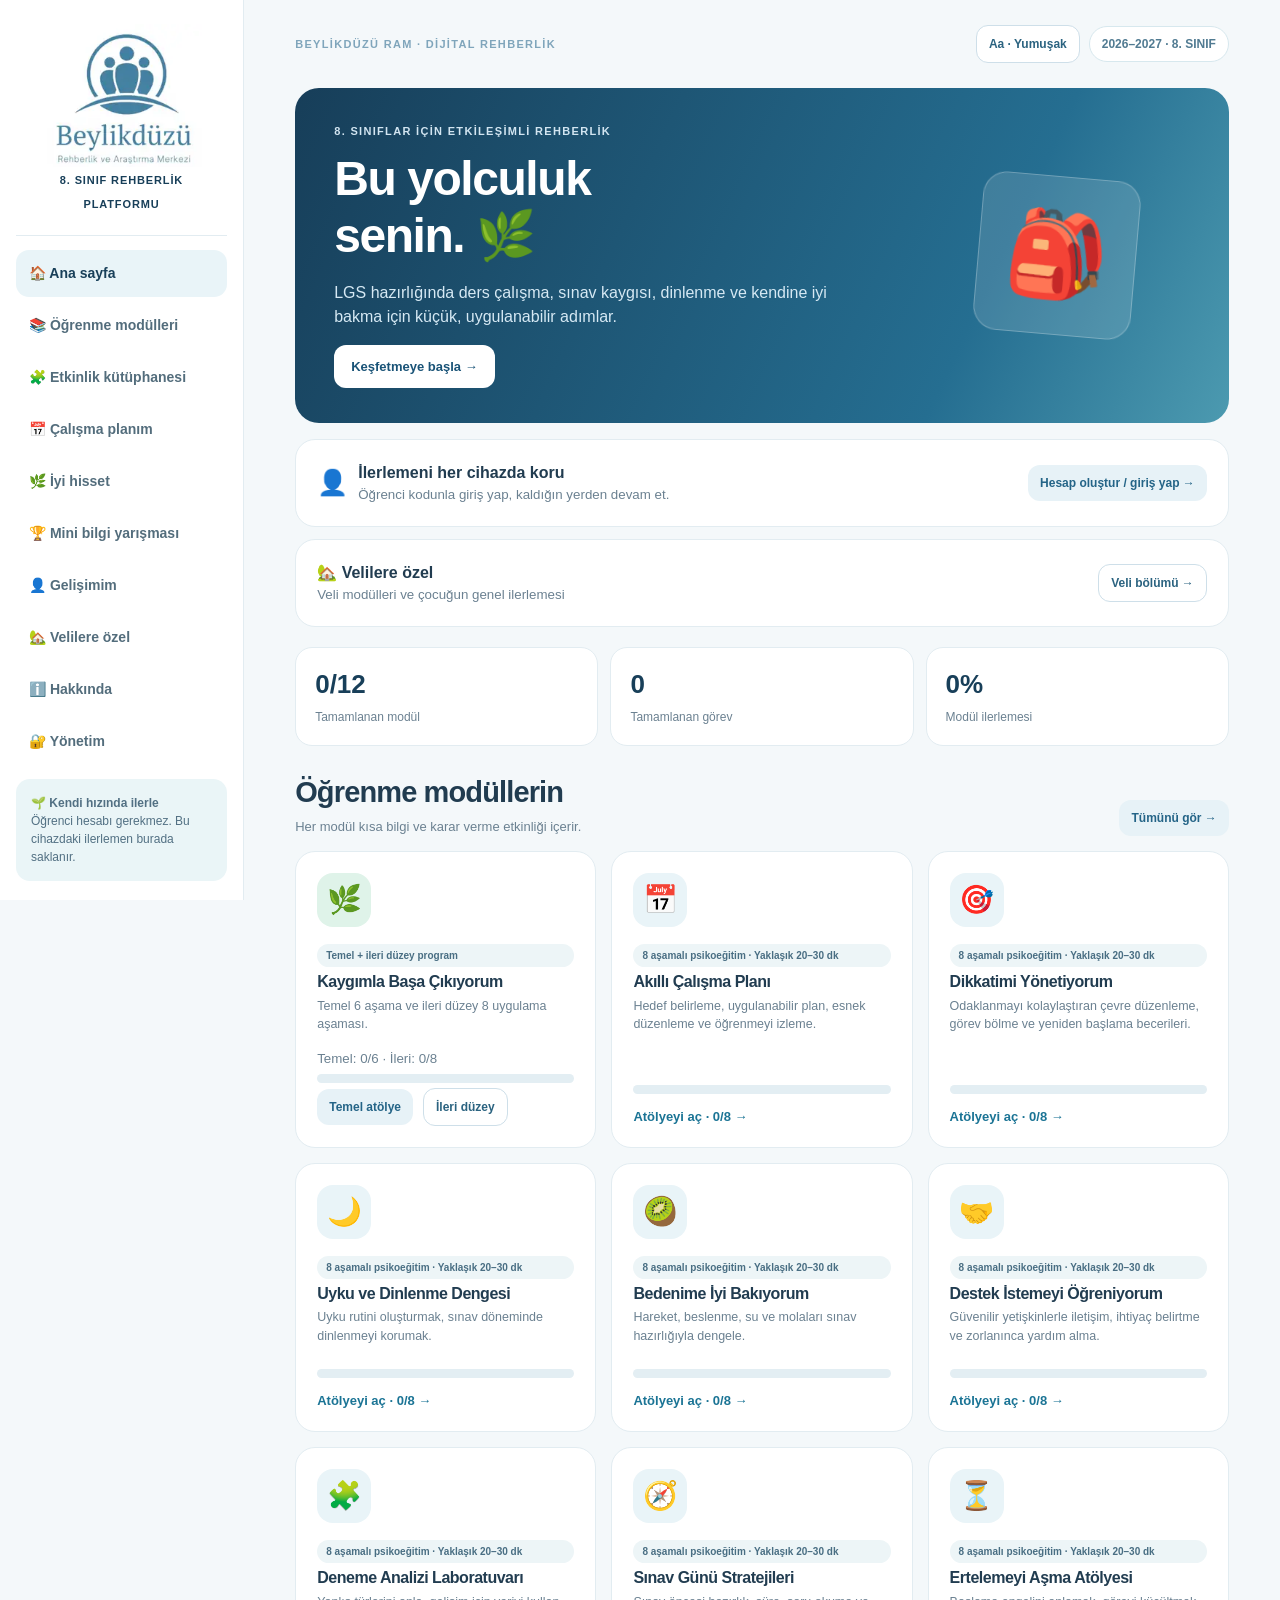
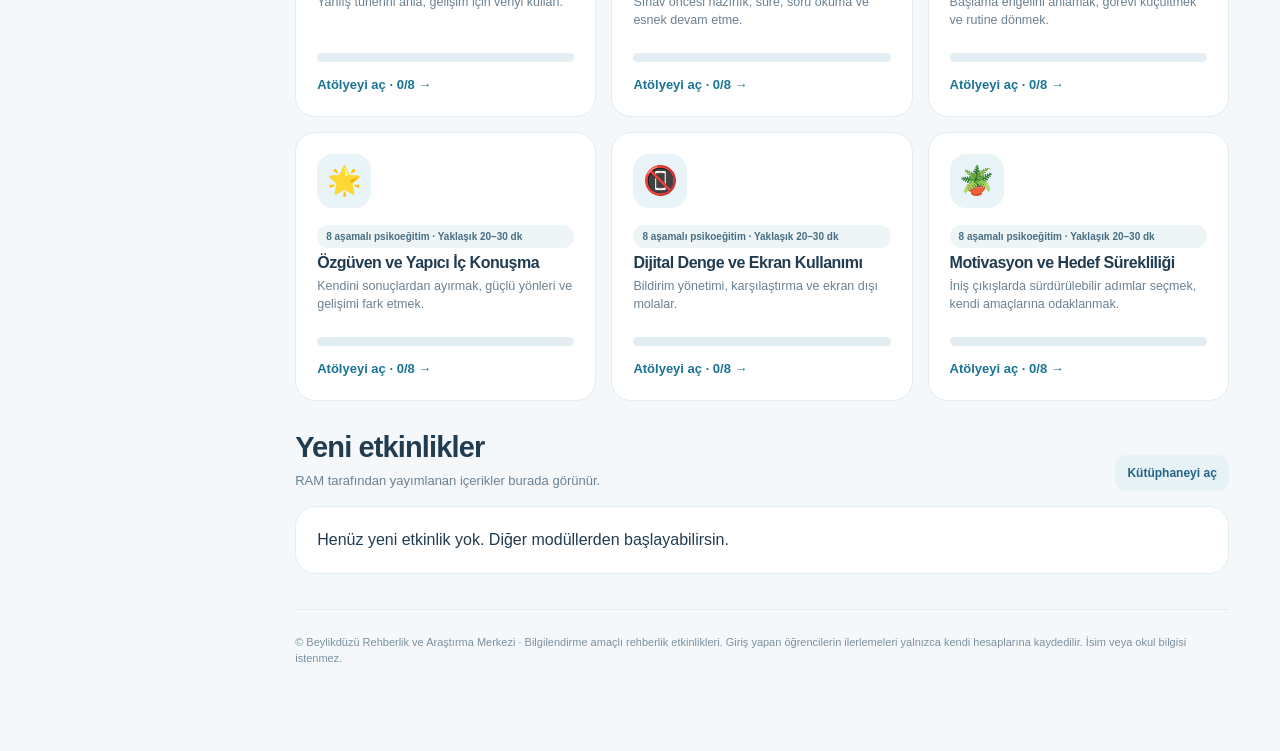
==== commit d99fcf03: "feat(lgs): mount eight-stage curriculum across all student modules, retain basic anxiety workshop" ====
--- a/lgs-yolculugum/index.html
+++ b/lgs-yolculugum/index.html
@@ -13,9 +13,16 @@
 @media(max-width:700px){.ws-header{padding:19px}.ws-stepnav{gap:6px}.ws-step{width:35px;height:35px}.ws-panel{padding:17px}.ws-choices,.ws-options,.ws-tools{grid-template-columns:1fr}.ws-question{padding:14px}.ws-ground,.ws-breath{padding:15px}.ws-current h2{font-size:19px}.ws-option,.ws-choice{min-height:45px}.ws-panel>.ws-copy>.btn{width:100%}}
 @media(prefers-reduced-motion:reduce){.ws-breath-ring{transition:none}}
 
+
+/* Sekiz aşamalı kapsamlı öğrenme atölyeleri */
+.deep-shell{display:grid;gap:16px}.deep-hero{padding:clamp(17px,4vw,32px);background:linear-gradient(128deg,#e6f3f7,#f8fbfc);border:1px solid #d5e6ed;border-radius:22px}.deep-hero h1{font-size:clamp(25px,4vw,35px);margin:0 0 7px}.deep-hero p{font-size:13.5px;margin:0}.deep-nav{display:flex;gap:7px;flex-wrap:wrap;margin-top:17px}.deep-dot{border:1px solid #b4d0db;background:white;border-radius:50%;height:39px;width:39px;font-weight:900;color:#41758d}.deep-dot.on{background:#235e7b;border-color:#235e7b;color:#fff}.deep-dot.done{background:#d7f2e7;border-color:#91cbb5;color:#166c52}.deep-dot:disabled{opacity:.45;cursor:not-allowed}.deep-panel{background:white;border:1px solid var(--line);border-radius:22px;padding:clamp(17px,4vw,31px);min-height:340px}.deep-panel h2{font-size:clamp(20px,3vw,25px)}.deep-stage-title{margin:6px 0 20px;color:#194760}.deep-panel>p{font-size:13px}.deep-panel .btn:disabled{opacity:.45;cursor:not-allowed}.deep-prose{line-height:1.7}.deep-outcomes{display:grid;grid-template-columns:repeat(3,minmax(0,1fr));gap:12px;margin:20px 0}.deep-outcomes>div{background:#eef6f8;border:1px solid #d4e7ec;border-radius:15px;padding:15px}.deep-outcomes strong{color:#2b6d88;font-size:14px}.deep-outcomes p{font-size:12px;margin:5px 0 0}.deep-options{display:grid;gap:9px;margin:12px 0 17px}.deep-option{border:1px solid #c9dce5;border-radius:13px;padding:13px 15px;background:white;font-size:13px;font-weight:700;color:#32596e;text-align:left;line-height:1.55;width:100%}.deep-option:hover,.deep-learn-card:hover,.deep-skillrow:hover{background:#eef7fa}.deep-option.selected{border-color:#258371;background:#e5f5ee;box-shadow:inset 3px 0 #258371;color:#176550}.deep-learn{display:grid;grid-template-columns:repeat(2,minmax(0,1fr));gap:12px;margin:20px 0}.deep-learn-card{display:grid;text-align:left;align-content:start;gap:9px;border-radius:17px;border:1px solid #d7e5ea;background:#f9fcfd;padding:18px;color:#32566d;line-height:1.6}.deep-learn-card strong{font-size:16px}.deep-learn-card span:nth-child(3){font-size:13px;color:#597584}.deep-learn-card small{font-size:11px;font-weight:800;color:#2c7c8c}.deep-learn-card.read{background:#e9f7ef;border-color:#a6d4c1}.deep-number{width:34px;height:34px;border-radius:11px;background:#daecf3;color:#2b6a86;font-weight:900;display:grid;place-items:center}.deep-question{background:#f8fbfd;border:1px solid #dbe8ee;border-radius:16px;padding:19px;margin:17px 0}.deep-question h3{font-size:16px;margin:8px 0}.deep-feedback{background:#eaf6ef;border:1px solid #bee5ce;border-radius:12px;padding:13px;color:#256853!important;font-size:13px}.deep-hint{font-size:11px;margin-top:7px;color:#5c8072}.deep-story{border-left:4px solid #5ca1b3;background:#edf6f8;border-radius:0 12px 12px 0;padding:20px;margin:20px 0;font-weight:700;color:#2a566e;line-height:1.7}.deep-skill{display:grid;gap:9px;margin:20px 0}.deep-skillrow{display:flex;align-items:center;gap:13px;width:100%;text-align:left;padding:15px;border:1px solid #d4e5ec;border-radius:13px;background:white;color:#37586c;font-size:13.5px;line-height:1.6}.deep-skillrow.selected{background:#e6f6ee;border-color:#a3d4bd}.deep-done{max-width:760px}.deep-done>p{font-size:14px;line-height:1.8}.deep-days{display:flex;gap:8px;flex-wrap:wrap;margin:20px 0}.deep-day{border-radius:11px;background:#eaf2f6;border:1px solid #d1e3ea;display:grid;place-items:center;width:50px;height:43px;color:#557b8b;font-size:12px;font-weight:850}.deep-day.marked{background:#d8f1e5;border-color:#97c9b0;color:#247354}.deep-footer{font-size:11px;color:#7d929f;padding:0 5px}.deep-summary-row{display:flex;justify-content:space-between;align-items:center;gap:12px;padding:10px 0;border-bottom:1px solid #e4edf0;font-size:12px}.deep-summary-row strong{white-space:nowrap;color:#27758d}.deep-card .tag{font-size:10px;max-width:100%;white-space:normal}.deep-card .progress{flex:0 0 auto}
+@media(max-width:700px){.deep-hero{padding:18px}.deep-dot{height:34px;width:34px}.deep-nav{gap:6px}.deep-outcomes,.deep-learn{grid-template-columns:1fr}.deep-hero h1{font-size:24px}.deep-panel{min-height:250px}.deep-days{gap:5px}.deep-day{width:40px;height:38px}}
+
 </style></head><body><div class="app">
 <aside class="side"><div class="brand"><img src="../logo-2026.webp" alt="Beylikdüzü Rehberlik ve Araştırma Merkezi logosu"><strong>8. SINIF REHBERLİK PLATFORMU</strong></div><nav class="menu" id="menu"></nav><div class="sidebottom"><strong>🌱 Kendi hızında ilerle</strong><div>Öğrenci hesabı gerekmez. Bu cihazdaki ilerlemen burada saklanır.</div></div></aside>
 <main class="content"><div class="wrap"><div class="top"><span class="eyebrow">BEYLİKDÜZÜ RAM · DİJİTAL REHBERLİK</span><div><button class="btn small outline" id="fontBtn">Aa · Yumuşak</button><span class="pill">2026–2027 · 8. SINIF</span></div></div><div id="screen"></div><footer>© Beylikdüzü Rehberlik ve Araştırma Merkezi · Bilgilendirme amaçlı rehberlik etkinlikleri. Giriş yapan öğrencilerin ilerlemeleri yalnızca kendi hesaplarına kaydedilir. İsim veya okul bilgisi istenmez.</footer></div></main></div>
+<script src="./curriculum-data.js?v=1"></script>
+<script src="./curriculum.js?v=1"></script>
 <script src="./workshops.js"></script>
 <script src="./student.js"></script>
 <script src="./family.js"></script>
@@ -55,9 +62,24 @@
 function menu(){const all=[["home","🏠"],["lessons","📚"],["library","🧩"],["planner","📅"],["wellness","🌿"],["quiz","🏆"],["student","👤"],["parent","🏡"]];$("#menu").innerHTML=all.map(x=>'<button data-go="'+x[0]+'" class="'+(page===x[0]?"active":"")+'">'+x[1]+' '+titles[x[0]]+'</button>').join("")+'<button data-go="about" class="'+(page==="about"?"active":"")+'">ℹ️ Hakkında</button><button data-go="admin" class="'+(page==="admin"?"active":"")+'">🔐 Yönetim</button>'}
 function stat(n,label){return '<div class="stat"><strong>'+n+'</strong><small>'+label+'</small></div>'}
 function home(){const comp=data.completed.length,progress=Math.round(comp/LESSONS.length*100);return '<div class="hero"><div><div class="eyebrow">8. sınıflar için etkileşimli rehberlik</div><h1>Bu yolculuk<br>senin. 🌿</h1><p>LGS hazırlığında ders çalışma, sınav kaygısı, dinlenme ve kendine iyi bakma için küçük, uygulanabilir adımlar.</p>'+btn("goto:lessons","Keşfetmeye başla →","white")+'</div><div class="heroart">🎒</div></div><div class="tile" style="margin-top:16px">'+window.LGSStudent.banner()+'</div><div class="tile" style="margin-top:12px"><div class="row" style="justify-content:space-between"><div><strong>🏡 Velilere özel</strong><small style="display:block">Veli modülleri ve çocuğun genel ilerlemesi</small></div><button class="btn small outline" data-go="parent">Veli bölümü →</button></div></div><div class="statrow">'+stat(comp+"/"+LESSONS.length,"Tamamlanan modül")+stat(data.tasks.filter(x=>x.done).length,"Tamamlanan görev")+stat(progress+"%","Modül ilerlemesi")+'</div><div class="sectionhead"><div><h2>Öğrenme modüllerin</h2><p>Her modül kısa bilgi ve karar verme etkinliği içerir.</p></div>'+btn("goto:lessons","Tümünü gör →","small light")+'</div><div class="grid">'+LESSONS.map(l=>cardLesson(l)).join("")+'</div><div class="sectionhead"><div><h2>Yeni etkinlikler</h2><p>RAM tarafından yayımlanan içerikler burada görünür.</p></div>'+btn("goto:library","Kütüphaneyi aç","small light")+'</div>'+activityList(activities.slice(0,3),true)}
-function cardLesson(l){if(l.id==="kaygi"){const ws=data.advancedModules?.kaygi,steps=Array.isArray(ws?.steps)?ws.steps.length:0;return '<div class="tile card" style="--tile:'+l.color+'"><div class="ico">'+l.ic+'</div><span class="tag">✨ Etkileşimli atölye · 15–20 dk</span><h3>Kaygımla Başa Çıkıyorum</h3><p>6 aşamalı uygulama, senaryolar ve kendi baş etme planım.</p><div class="progress"><span style="width:'+Math.round(steps/6*100)+'%"></span></div><button class="linklike" data-action="lesson:kaygi">Atölye '+steps+' / 6 aşama →</button></div>'}return '<div class="tile card" style="--tile:'+l.color+'"><div class="ico">'+l.ic+'</div><h3>'+l.t+'</h3><p>'+l.d+'</p><button class="linklike" data-action="lesson:'+l.id+'">'+(data.completed.includes(l.id)?"✓ Tamamlandı · Tekrar aç":"Modüle başla")+" →</button></div>"}
+function cardLesson(l){
+ if(l.id==="kaygi"){
+  const old=data.advancedModules?.kaygi,base=Array.isArray(old?.steps)?old.steps.length:0;
+  const deep=window.LGSCurriculum.state(data,"kaygi").steps.length;
+  return '<div class="tile card deep-card" style="--tile:'+l.color+'"><div class="ico">'+l.ic+'</div><span class="tag">Temel + ileri düzey program</span><h3>Kaygımla Başa Çıkıyorum</h3><p>Temel 6 aşama ve ileri düzey 8 uygulama aşaması.</p><small>Temel: '+base+'/6 · İleri: '+deep+'/8</small><div class="progress"><span style="width:'+Math.round(deep/8*100)+'%"></span></div><div class="row">'+btn("lesson:kaygi","Temel atölye","small light")+btn("deepStudent:kaygi","İleri düzey","small outline")+'</div></div>';
+ }
+ return window.LGSCurriculum.card("student",l.id,data);
+}
 function lessons(){return '<h1>Öğrenme modülleri</h1><p>Altı başlık, altı küçük keşif. İstediğin sırayla ilerleyebilirsin.</p><div class="grid">'+LESSONS.map(l=>cardLesson(l)).join("")+'</div>'}
-function lesson(){const l=LESSONS.find(x=>x.id===currentLesson)||LESSONS[0];if(l.id==="kaygi")return '<button class="back" data-go="lessons">← Modüllere dön</button>'+window.LGSWorkshops.renderStudent({state:data,save,render});return '<button class="back" data-go="lessons">← Modüllere dön</button><div class="cover" style="--tile:'+l.color+'"><div class="bigicon">'+l.ic+'</div><div><h1>'+l.t+'</h1><p>'+l.d+'</p></div></div><div class="grid2">'+l.facts.map((f,i)=>'<div class="tile fact"><div class="eyebrow">0'+(i+1)+'</div><h3>'+f[0]+'</h3><p>'+f[1]+'</p></div>').join("")+'</div><div class="scenario"><div class="eyebrow">KARAR VERME ETKİNLİĞİ</div><h3>'+l.q+'</h3>'+l.a.map((a,i)=>'<button class="choice" data-action="answerLesson:'+l.id+':'+i+'">'+esc(a)+'</button>').join("")+'<div id="lessonResult"></div></div>'}
+let deepStudentMode=false;
+function lesson(){
+ const l=LESSONS.find(x=>x.id===currentLesson)||LESSONS[0];
+ const back='<button class="back" data-go="lessons">← Modüllere dön</button>';
+ if(l.id==="kaygi"&&!deepStudentMode){
+  return back+'<div class="tile" style="margin-bottom:16px"><div class="row" style="justify-content:space-between"><div><strong>🌿 Sınav kaygısı için iki düzeyli öğrenme</strong><p>Temel atölyeden sonra 8 aşamalı ileri programa geçebilirsin.</p></div>'+btn("deepStudent:kaygi","İleri düzeye geç →","light")+'</div></div>'+window.LGSWorkshops.renderStudent({state:data,save,render});
+ }
+ return back+window.LGSCurriculum.render("student",l.id,{data,save,render});
+}
 function activityCard(a){let desc=esc(a.description||"");return '<div class="tile card"><div class="ico">'+esc(a.emoji||"🧩")+'</div><div class="row"><span class="tag">'+esc(a.category)+'</span><span class="tag">'+({content:"Bilgi",quiz:"Mini test",link:"Uygulama"}[a.kind]||"Etkinlik")+'</span></div><h3>'+esc(a.title)+'</h3><p>'+desc+'</p><button class="linklike" data-action="openActivity:'+esc(a.id)+'">Etkinliği aç →</button></div>'}
 function activityList(arr,compact){return arr.length?'<div class="grid">'+arr.map(activityCard).join("")+'</div>':(compact?'<div class="tile">Henüz yeni etkinlik yok. Diğer modüllerden başlayabilirsin.</div>':'<div class="empty">Yayımlanan yeni etkinlikler burada görünecek.</div>')}
 function library(){return '<h1>Etkinlik kütüphanesi</h1><p>RAM tarafından eklenen bilgilendirmeler, mini testler ve web uygulamaları. Yeni etkinlikler internet bağlantısıyla güncellenir.</p>'+(remoteError?'<div class="note warn">'+esc(remoteError)+'</div>':'')+activityList(activities)}
@@ -90,7 +112,8 @@
 function render(){menu();$("#fontBtn").textContent="Aa · "+fontNames[data.font||0];document.documentElement.style.setProperty("--font",fontStyles[data.font||0]);$("#screen").innerHTML=({home,lessons,lesson,library,activity,planner,wellness,quiz:quizPage,student:()=>window.LGSStudent.render(data),parent:()=>window.LGSFamily.render(),about,admin}[page]||home)();if(page==="admin"&&editing)renderExtra();if(page==="wellness")focusPaint()}
 document.addEventListener("click",async e=>{let goEl=e.target.closest("[data-go]");if(goEl){if(page==="wellness"){resetBreath();stopFocus()}if(goEl.dataset.go==="quiz"){qi=0;answers=[];quizNow=QUIZ}if(goEl.dataset.go==="admin"&&session&&!adminUid){await verifyAdmin();if(adminUid)await loadAdmin()}go(goEl.dataset.go);return}const b=e.target.closest("[data-action]");if(!b)return;let a=b.dataset.action;try{
 if(a.startsWith("goto:"))return go(a.split(":")[1]);
-if(a.startsWith("lesson:")){currentLesson=a.split(":")[1];if(currentLesson==="kaygi")window.LGSWorkshops.enter("student");return go("lesson")}
+if(a.startsWith("lesson:")){currentLesson=a.split(":")[1];deepStudentMode=false;if(currentLesson==="kaygi")window.LGSWorkshops.enter("student");else window.LGSCurriculum.enter("student",currentLesson);return go("lesson")}
+if(a.startsWith("deepStudent:")){currentLesson=a.substring("deepStudent:".length);deepStudentMode=true;window.LGSCurriculum.enter("student",currentLesson);return go("lesson")}
 if(a.startsWith("answerLesson:")){let s=a.split(":"),l=LESSONS.find(x=>x.id===s[1]),correct=Number(s[2])===l.c;$("#lessonResult").innerHTML='<div class="note '+(correct?"good":"warn")+'">'+(correct?"✅ Güzel seçim!":"🌱 Başka bir seçeneği deneyebilirsin.")+' '+l.ex+'</div>';if(correct&&!data.completed.includes(l.id)){data.completed.push(l.id);save()}return}
 if(a.startsWith("openActivity:")){currentLesson=a.substring("openActivity:".length);qi=0;answers=[];return go("activity")}
 if(a.startsWith("answerQuiz:")){if(answers[qi]!==undefined)return;answers[qi]=Number(a.split(":")[1]);return render()}
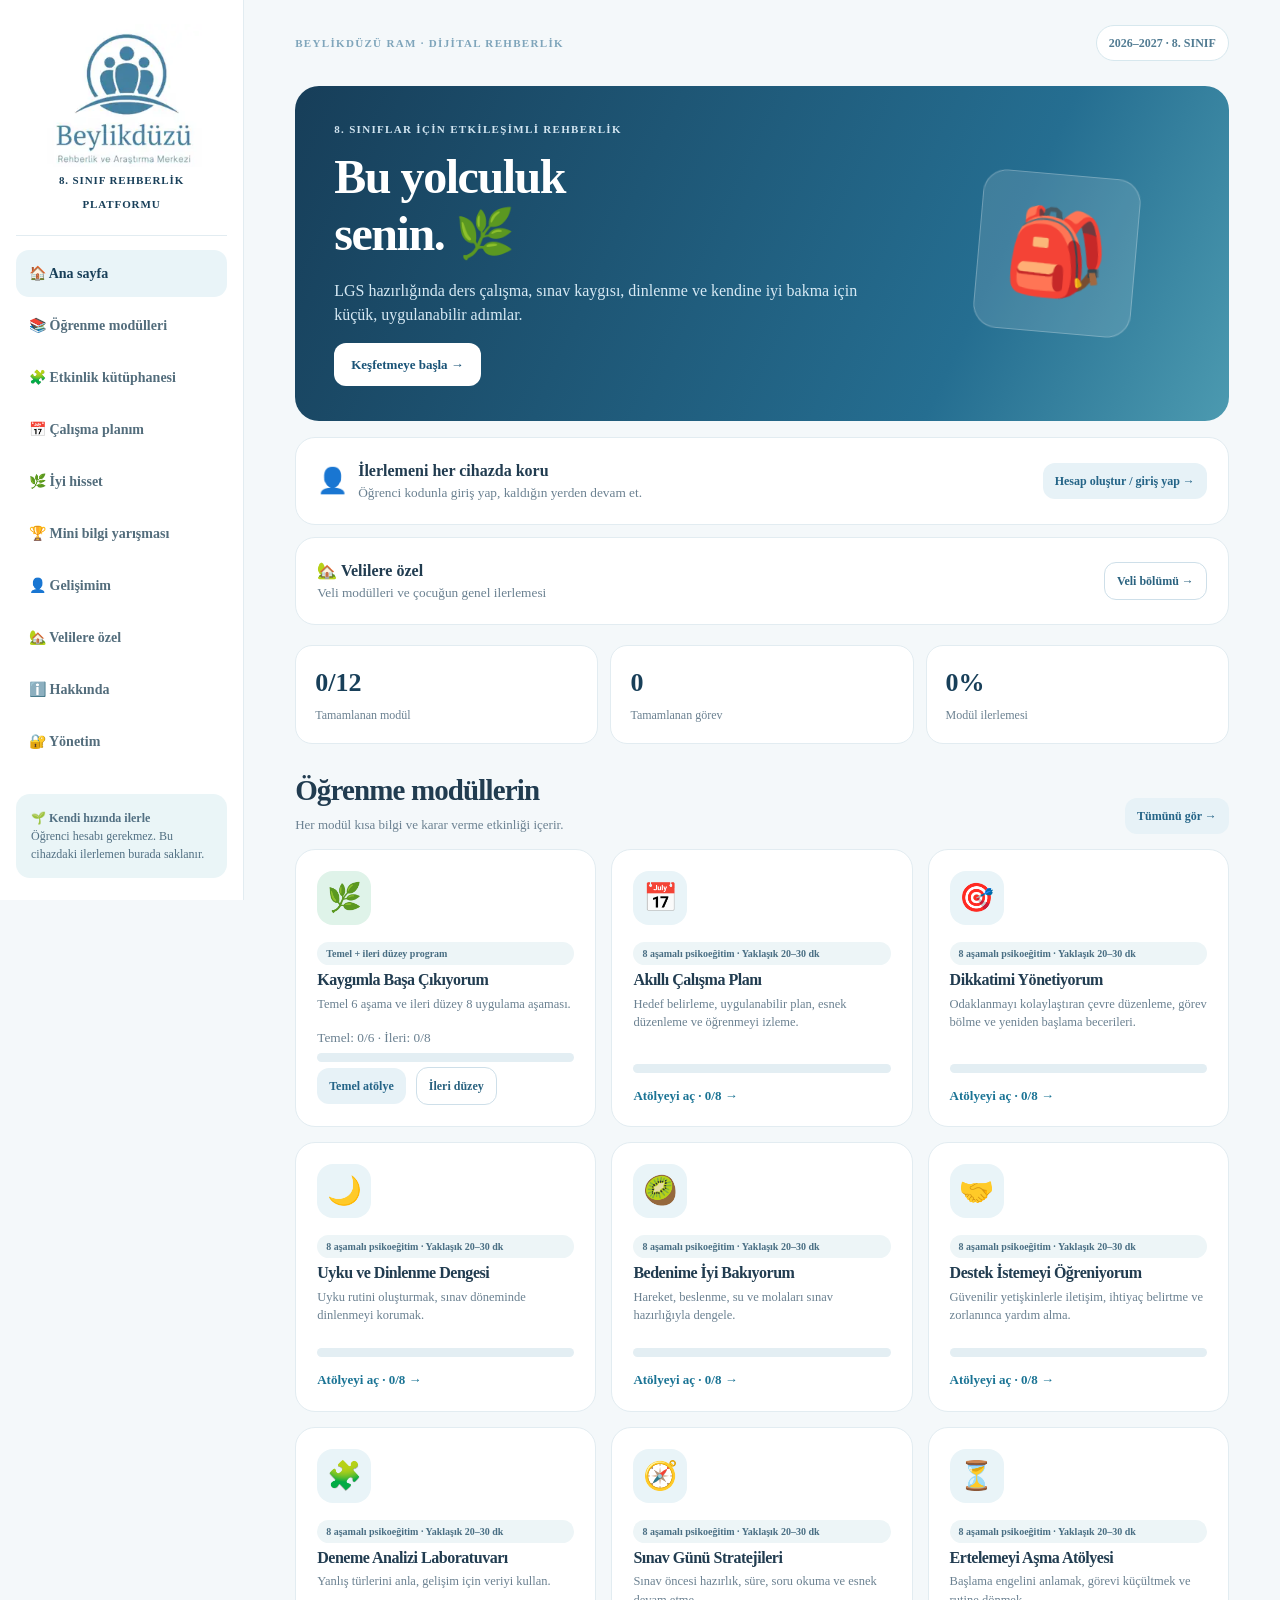
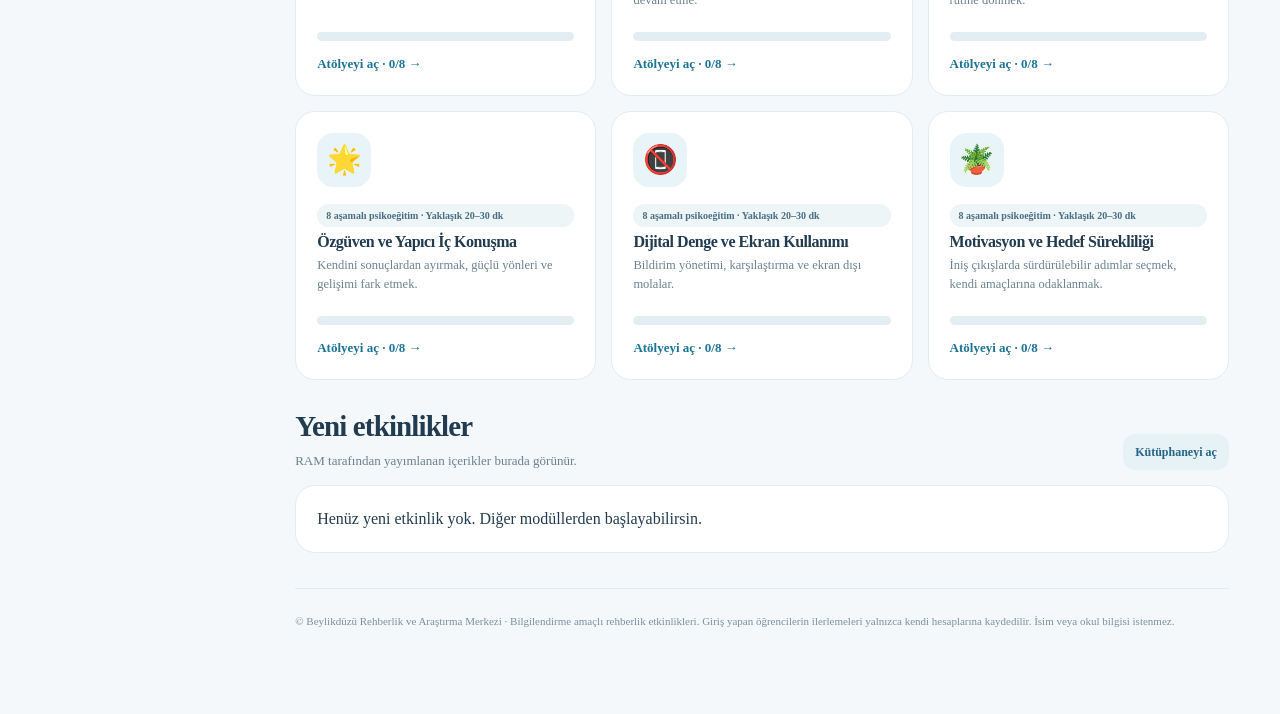
==== commit 25f1b2e8: "fix(lgs): use Georgia throughout and retire font preferences" ====
--- a/lgs-yolculugum/index.html
+++ b/lgs-yolculugum/index.html
@@ -1,7 +1,7 @@
 <!doctype html>
 <html lang="tr"><head><meta charset="utf-8"><meta name="viewport" content="width=device-width,initial-scale=1,viewport-fit=cover"><meta name="theme-color" content="#205a78"><meta name="description" content="Beylikdüzü RAM 8. sınıf öğrencileri için LGS Yolculuğum etkileşimli rehberlik platformu."><title>LGS Yolculuğum | Beylikdüzü RAM</title>
 <style>
-:root{--ink:#213c50;--muted:#6b8191;--line:#e2ecf1;--blue:#286a90;--dark:#183f59;--bg:#f4f8fa;--pale:#e8f3f7;--good:#187c65;--font:"Trebuchet MS",Arial,sans-serif}
+:root{--ink:#213c50;--muted:#6b8191;--line:#e2ecf1;--blue:#286a90;--dark:#183f59;--bg:#f4f8fa;--pale:#e8f3f7;--good:#187c65;--font:Georgia,serif}
 *{box-sizing:border-box}html{scroll-behavior:smooth}body{margin:0;background:var(--bg);color:var(--ink);font-family:var(--font);line-height:1.5}button,input,textarea,select{font:inherit}button{cursor:pointer}button:focus-visible,input:focus-visible,textarea:focus-visible,select:focus-visible,a:focus-visible{outline:3px solid #84b9d2;outline-offset:3px}a{color:var(--blue)}p{color:var(--muted)}h1,h2,h3{line-height:1.2;letter-spacing:-.03em}h1{font-size:clamp(30px,4vw,48px);margin:10px 0 13px}h2{font-size:clamp(23px,3vw,29px);margin:0 0 7px}h3{font-size:18px;margin:0 0 8px}small{color:var(--muted)}.app{display:grid;grid-template-columns:244px minmax(0,1fr);min-height:100vh;max-width:1600px;margin:auto}.side{position:sticky;top:0;height:100vh;overflow:auto;background:white;border-right:1px solid var(--line);padding:22px 16px;display:flex;flex-direction:column;gap:14px}.brand{text-align:center;border-bottom:1px solid var(--line);padding:2px 7px 20px}.brand img{width:160px;max-width:100%;height:auto;display:block;margin:auto}.brand strong{font-size:11px;letter-spacing:.08em;color:var(--dark)}.menu{display:grid;gap:5px}.menu button{border:0;background:transparent;border-radius:13px;padding:13px;text-align:left;color:#536d7c;font-weight:700;font-size:14px}.menu button:hover,.menu button.active{background:#e9f4f8;color:var(--dark)}.sidebottom{margin-top:auto;background:#eaf5f7;padding:15px;border-radius:14px;color:#527083;font-size:12px}.content{padding:25px clamp(16px,4vw,64px) 60px;min-width:0}.wrap{max-width:1060px;margin:auto}.top{display:flex;justify-content:space-between;align-items:center;gap:9px;margin-bottom:25px;font-size:12px;font-weight:800;color:#6088a0}.top>div{display:flex;gap:9px;align-items:center}.pill{border:1px solid #d7e8ee;background:#fff;padding:8px 12px;border-radius:99px;color:#517b92}.btn{border:0;border-radius:12px;padding:12px 17px;font-size:13px;font-weight:800;display:inline-flex;align-items:center;justify-content:center;gap:7px;text-decoration:none;transition:filter .15s}.btn:hover{filter:brightness(.94)}.primary{color:white;background:var(--dark)}.light{color:#246487;background:#e7f2f7}.white{color:#195377;background:white}.outline{border:1px solid #cedfe9;color:#2b6380;background:white}.small{padding:9px 12px;font-size:12px}.hero{background:linear-gradient(115deg,#173e59,#256e91 72%,#4c9ab0);padding:35px 39px;border-radius:24px;color:#fff;display:grid;grid-template-columns:1.5fr .7fr;align-items:center;gap:20px;overflow:hidden;min-height:265px}.hero h1,.hero p{color:white}.hero p{color:#d6e9f4;max-width:540px}.hero small{color:#d5e8f3}.heroart{font-size:83px;justify-self:center;background:#ffffff20;border:1px solid #ffffff40;border-radius:24px;padding:16px 26px;transform:rotate(5deg)}.eyebrow{color:#7fa5bb;font-weight:900;font-size:11px;letter-spacing:.12em;text-transform:uppercase}.hero .eyebrow{color:#d2e5f1}.grid{display:grid;grid-template-columns:repeat(3,minmax(0,1fr));gap:15px}.grid2{display:grid;grid-template-columns:repeat(2,minmax(0,1fr));gap:16px}.tile{border:1px solid var(--line);border-radius:20px;background:white;padding:21px;min-width:0}.card{display:flex;flex-direction:column;gap:5px;min-height:200px}.card .ico{background:var(--tile,#edf4f8);display:grid;place-items:center;width:54px;height:54px;border-radius:16px;font-size:28px;margin-bottom:12px}.card h3{font-size:16px;margin:0}.card p{font-size:12.5px;flex:1;margin:0 0 10px}.linklike{border:none;background:none;padding:0;color:#1b7495;font-size:13px;font-weight:900;text-align:left}.statrow{display:grid;grid-template-columns:repeat(3,1fr);gap:12px;margin:20px 0 29px}.stat{padding:17px 19px;border:1px solid var(--line);border-radius:17px;background:white}.stat strong{font-size:26px;display:block;color:var(--dark)}.stat small{font-size:12px}.sectionhead{display:flex;align-items:end;justify-content:space-between;margin:29px 0 15px;gap:12px}.sectionhead p{margin:5px 0 0;font-size:13px}.back{background:none;border:0;color:var(--blue);font-weight:850;padding:0;margin-bottom:17px}.bigicon{font-size:53px}.cover{background:var(--tile,#e9f4fa);border-radius:20px;padding:24px;display:flex;gap:20px;align-items:center;margin:18px 0}.cover h1{font-size:32px;margin:0 0 7px}.cover p{margin:0}.fact h3{font-size:15px}.fact p{font-size:13px;line-height:1.65;margin:0}.scenario{padding:22px;background:#eaf4f9;border:1px solid #d3e5ed;border-radius:20px;margin-top:17px}.choice{background:white;border:1px solid #cadfe9;border-radius:11px;padding:13px;text-align:left;width:100%;display:block;margin:8px 0;font-size:13px;font-weight:700}.choice:hover{border-color:#5593b1;background:#f8fcfe}.good{background:#e8f8ee;border:1px solid #a4e1bb;color:#21684f}.warn{background:#fff5e4;border:1px solid #e9d4a1;color:#7d6029}.note{border-radius:13px;padding:14px;margin:14px 0;font-size:13px}.row{display:flex;align-items:center;gap:10px;flex-wrap:wrap}.stack{display:grid;gap:14px}.formgrid{display:grid;grid-template-columns:repeat(2,minmax(0,1fr));gap:12px}.field{display:grid;gap:5px;margin:0}.field label{font-size:12px;font-weight:800;color:#44677a}.field input,.field select,.field textarea{border-radius:11px;border:1px solid #d0dee8;padding:11px 12px;background:white;width:100%;color:var(--ink);font-size:14px}.field textarea{min-height:95px;resize:vertical}.field input[type=checkbox]{width:auto}.field.full{grid-column:1/-1}.narrow{max-width:580px}.listrow{display:flex;align-items:center;justify-content:space-between;gap:14px;border-bottom:1px solid var(--line);padding:14px 0}.listrow:last-child{border:0}.listrow strong{font-size:14px}.listrow small{display:block}.listrow .row{justify-content:flex-end}.progress{height:9px;background:#e3eef3;border-radius:99px;overflow:hidden}.progress span{display:block;height:100%;background:#4caa96}.tag{display:inline-block;background:#edf5f7;color:#496e83;border-radius:99px;padding:4px 9px;font-size:11px;font-weight:800}.muted{color:var(--muted)}.hidden{display:none!important}.empty{padding:35px 22px;border:1px dashed #bfd2dc;text-align:center;border-radius:17px;background:#f9fcfd}.timer{font-weight:900;letter-spacing:-.06em;color:var(--dark);font-size:clamp(45px,8vw,80px);line-height:1.3;text-align:center}.breathcircle{width:190px;height:190px;display:grid;place-items:center;border:8px solid #c6e6ef;background:#e8f7f8;border-radius:50%;margin:18px auto;transition:transform 4s ease}.breathcircle.grow{transform:scale(1.13)}.breathcircle span{text-align:center;font-size:18px;font-weight:900;color:#2a6e8c}.quizans{background:#f1f8fb;border:1px solid #cce1eb;border-radius:14px;padding:14px;margin:12px 0}.qedit{background:#f7fafc;border:1px solid var(--line);padding:15px;border-radius:14px}.qedit h4{margin:0 0 10px}.questionlink{text-decoration:none;white-space:nowrap}footer{border-top:1px solid var(--line);padding:24px 0;margin-top:35px;color:#7b91a0;font-size:11px}.onlydesktop{display:block}
 @media(max-width:1050px){.app{grid-template-columns:205px minmax(0,1fr)}.grid{grid-template-columns:repeat(2,minmax(0,1fr))}.side{padding:18px 10px}.brand img{width:140px}.hero{grid-template-columns:1fr .4fr}}
 @media(max-width:700px){.app{display:block}.side{height:auto;position:relative;padding:10px 13px;display:block;border-right:0;border-bottom:1px solid var(--line)}.brand{padding:0;display:flex;align-items:center;gap:10px;text-align:left;border:0}.brand img{width:88px;margin:0}.brand strong{font-size:10px}.menu{display:flex;overflow:auto;gap:5px;scrollbar-width:none;margin-top:9px}.menu button{flex:0 0 auto;padding:9px 11px;font-size:12px}.sidebottom{display:none}.content{padding:16px 15px 40px}.top{margin-bottom:18px}.top .eyebrow{display:none}.hero{padding:24px 22px;grid-template-columns:1fr;min-height:0}.hero h1{font-size:31px}.heroart{display:none}.grid{grid-template-columns:repeat(2,minmax(0,1fr));gap:9px}.grid2,.formgrid{grid-template-columns:1fr}.tile{padding:16px}.card{padding:14px;min-height:206px}.card .ico{width:47px;height:47px;font-size:24px}.card h3{font-size:14px}.card p{font-size:11.5px}.statrow{gap:8px}.stat{padding:11px}.stat strong{font-size:22px}.stat small{font-size:10px}.sectionhead{margin-top:24px}.cover{padding:18px}.cover h1{font-size:25px}.bigicon{font-size:36px}.listrow{align-items:flex-start}.listrow .row{gap:5px}.onlydesktop{display:none}}
@@ -20,12 +20,12 @@
 
 </style></head><body><div class="app">
 <aside class="side"><div class="brand"><img src="../logo-2026.webp" alt="Beylikdüzü Rehberlik ve Araştırma Merkezi logosu"><strong>8. SINIF REHBERLİK PLATFORMU</strong></div><nav class="menu" id="menu"></nav><div class="sidebottom"><strong>🌱 Kendi hızında ilerle</strong><div>Öğrenci hesabı gerekmez. Bu cihazdaki ilerlemen burada saklanır.</div></div></aside>
-<main class="content"><div class="wrap"><div class="top"><span class="eyebrow">BEYLİKDÜZÜ RAM · DİJİTAL REHBERLİK</span><div><button class="btn small outline" id="fontBtn">Aa · Yumuşak</button><span class="pill">2026–2027 · 8. SINIF</span></div></div><div id="screen"></div><footer>© Beylikdüzü Rehberlik ve Araştırma Merkezi · Bilgilendirme amaçlı rehberlik etkinlikleri. Giriş yapan öğrencilerin ilerlemeleri yalnızca kendi hesaplarına kaydedilir. İsim veya okul bilgisi istenmez.</footer></div></main></div>
-<script src="./curriculum-data.js?v=1"></script>
-<script src="./curriculum.js?v=1"></script>
+<main class="content"><div class="wrap"><div class="top"><span class="eyebrow">BEYLİKDÜZÜ RAM · DİJİTAL REHBERLİK</span><div><span class="pill">2026–2027 · 8. SINIF</span></div></div><div id="screen"></div><footer>© Beylikdüzü Rehberlik ve Araştırma Merkezi · Bilgilendirme amaçlı rehberlik etkinlikleri. Giriş yapan öğrencilerin ilerlemeleri yalnızca kendi hesaplarına kaydedilir. İsim veya okul bilgisi istenmez.</footer></div></main></div>
+<script src="./curriculum-data.js?v=20261117b"></script>
+<script src="./curriculum.js?v=20261117b"></script>
 <script src="./workshops.js"></script>
-<script src="./student.js"></script>
-<script src="./family.js"></script>
+<script src="./student.js?v=20261118-font"></script>
+<script src="./family.js?v=20261118-font"></script>
 <script>
 (function(){"use strict";
 const SB="https://uftqsvxieizpclpxbejs.supabase.co", KEY="sb_publishable_qd7956g-qF9_RVj6xIoX8w_3UQg02R8";
@@ -52,8 +52,11 @@
 {q:"Zorlandığında yardım istemek...",a:["Yalnızca başarısız öğrencilerin yaptığı şeydir.","Öğrenme sürecinin doğal bir parçasıdır.","Gereksizdir."],c:1,e:"Yardım istemek öğrenmenin ve destek almanın önemli bir parçasıdır."}
 ];
 const K="lgs_yolculugum_v4", TODAY=()=>new Date().toLocaleDateString("sv-SE");
-let data={completed:[],tasks:[],habits:{},font:0};try{data=Object.assign(data,JSON.parse(localStorage.getItem(K)||"{}"))}catch(_){}
-const save=()=>{if(window.LGSStudent?.isLoggedIn())window.LGSStudent.saveData(data);else{try{localStorage.setItem(K,JSON.stringify(data))}catch(_){}}}, fontNames=["Yumuşak","Modern","Klasik"], fontStyles=['"Trebuchet MS",Arial,sans-serif','Arial,Helvetica,sans-serif','Georgia,serif'];
+let data={completed:[],tasks:[],habits:{},font:2};try{data=Object.assign(data,JSON.parse(localStorage.getItem(K)||"{}"))}catch(_){}
+// Retire legacy font preferences without removing saved progress.
+data.font=2;
+try{localStorage.setItem(K,JSON.stringify(data))}catch(_){}
+const save=()=>{if(window.LGSStudent?.isLoggedIn())window.LGSStudent.saveData(data);else{try{localStorage.setItem(K,JSON.stringify(data))}catch(_){}}};
 let page="home",currentLesson="",activities=[],remoteError="",quizNow=QUIZ,qi=0,answers=[],breathInterval=null,breathLeft=0,focusInterval=null,focusLeft=20*60,focusRunning=false,adminToken="",adminUid="",adminItems=[],editing="",editorQ=[],adminNotice="";
 const item=(l,v)=>'<div class="field"><label>'+l+'</label>'+v+'</div>';
 const btn=(action,label,cls="light")=>'<button class="btn '+cls+'" data-action="'+action+'">'+label+'</button>';
@@ -109,7 +112,7 @@
 function focusPaint(){let e=$("#focusClock");if(e)e.textContent=String(Math.floor(focusLeft/60)).padStart(2,"0")+":"+String(focusLeft%60).padStart(2,"0")}
 function stopFocus(){if(focusInterval)clearInterval(focusInterval);focusInterval=null;focusRunning=false}
 function startFocus(){if(focusRunning)return;focusRunning=true;focusInterval=setInterval(()=>{if(page!=="wellness"){stopFocus();return}if(focusLeft>0)focusLeft--;focusPaint();if(focusLeft===0){stopFocus();alert("Çalışma süresi tamamlandı. Kısa bir mola verebilirsin.");focusLeft=5*60;focusPaint()}},1000)}
-function render(){menu();$("#fontBtn").textContent="Aa · "+fontNames[data.font||0];document.documentElement.style.setProperty("--font",fontStyles[data.font||0]);$("#screen").innerHTML=({home,lessons,lesson,library,activity,planner,wellness,quiz:quizPage,student:()=>window.LGSStudent.render(data),parent:()=>window.LGSFamily.render(),about,admin}[page]||home)();if(page==="admin"&&editing)renderExtra();if(page==="wellness")focusPaint()}
+function render(){menu();data.font=2;$("#screen").innerHTML=({home,lessons,lesson,library,activity,planner,wellness,quiz:quizPage,student:()=>window.LGSStudent.render(data),parent:()=>window.LGSFamily.render(),about,admin}[page]||home)();if(page==="admin"&&editing)renderExtra();if(page==="wellness")focusPaint()}
 document.addEventListener("click",async e=>{let goEl=e.target.closest("[data-go]");if(goEl){if(page==="wellness"){resetBreath();stopFocus()}if(goEl.dataset.go==="quiz"){qi=0;answers=[];quizNow=QUIZ}if(goEl.dataset.go==="admin"&&session&&!adminUid){await verifyAdmin();if(adminUid)await loadAdmin()}go(goEl.dataset.go);return}const b=e.target.closest("[data-action]");if(!b)return;let a=b.dataset.action;try{
 if(a.startsWith("goto:"))return go(a.split(":")[1]);
 if(a.startsWith("lesson:")){currentLesson=a.split(":")[1];deepStudentMode=false;if(currentLesson==="kaygi")window.LGSWorkshops.enter("student");else window.LGSCurriculum.enter("student",currentLesson);return go("lesson")}
@@ -135,7 +138,6 @@
 if(a.startsWith("deleteQuestion:")){collectQuestions();editorQ.splice(Number(a.split(":")[1]),1);return renderExtra()}
 }catch(err){let node=$("#saveMessage");if(node)node.innerHTML='<div class="note warn">'+esc(err.message)+'</div>';else{adminNotice=err.message;render()}}});
 document.addEventListener("change",e=>{if(e.target.dataset.checkTask!==undefined){data.tasks[Number(e.target.dataset.checkTask)].done=e.target.checked;save();render()}if(e.target.dataset.habit!==undefined){let d=TODAY();data.habits[d]=data.habits[d]||{};data.habits[d][e.target.dataset.habit]=e.target.checked;save()}if(e.target.id==="edKind"){editorQ=[];renderExtra()}});
-$("#fontBtn").addEventListener("click",()=>{data.font=((data.font||0)+1)%3;save();render()});
 if(location.hash==="#admin")page="admin";else if(location.hash==="#student")page="student";else if(location.hash==="#parent")page="parent";
 if(session){verifyAdmin().then(ok=>{if(ok&&page==="admin")loadAdmin();else render()})}
 window.LGSStudent.init({getData:()=>data,setData:v=>{data=v;render()},refresh:render});
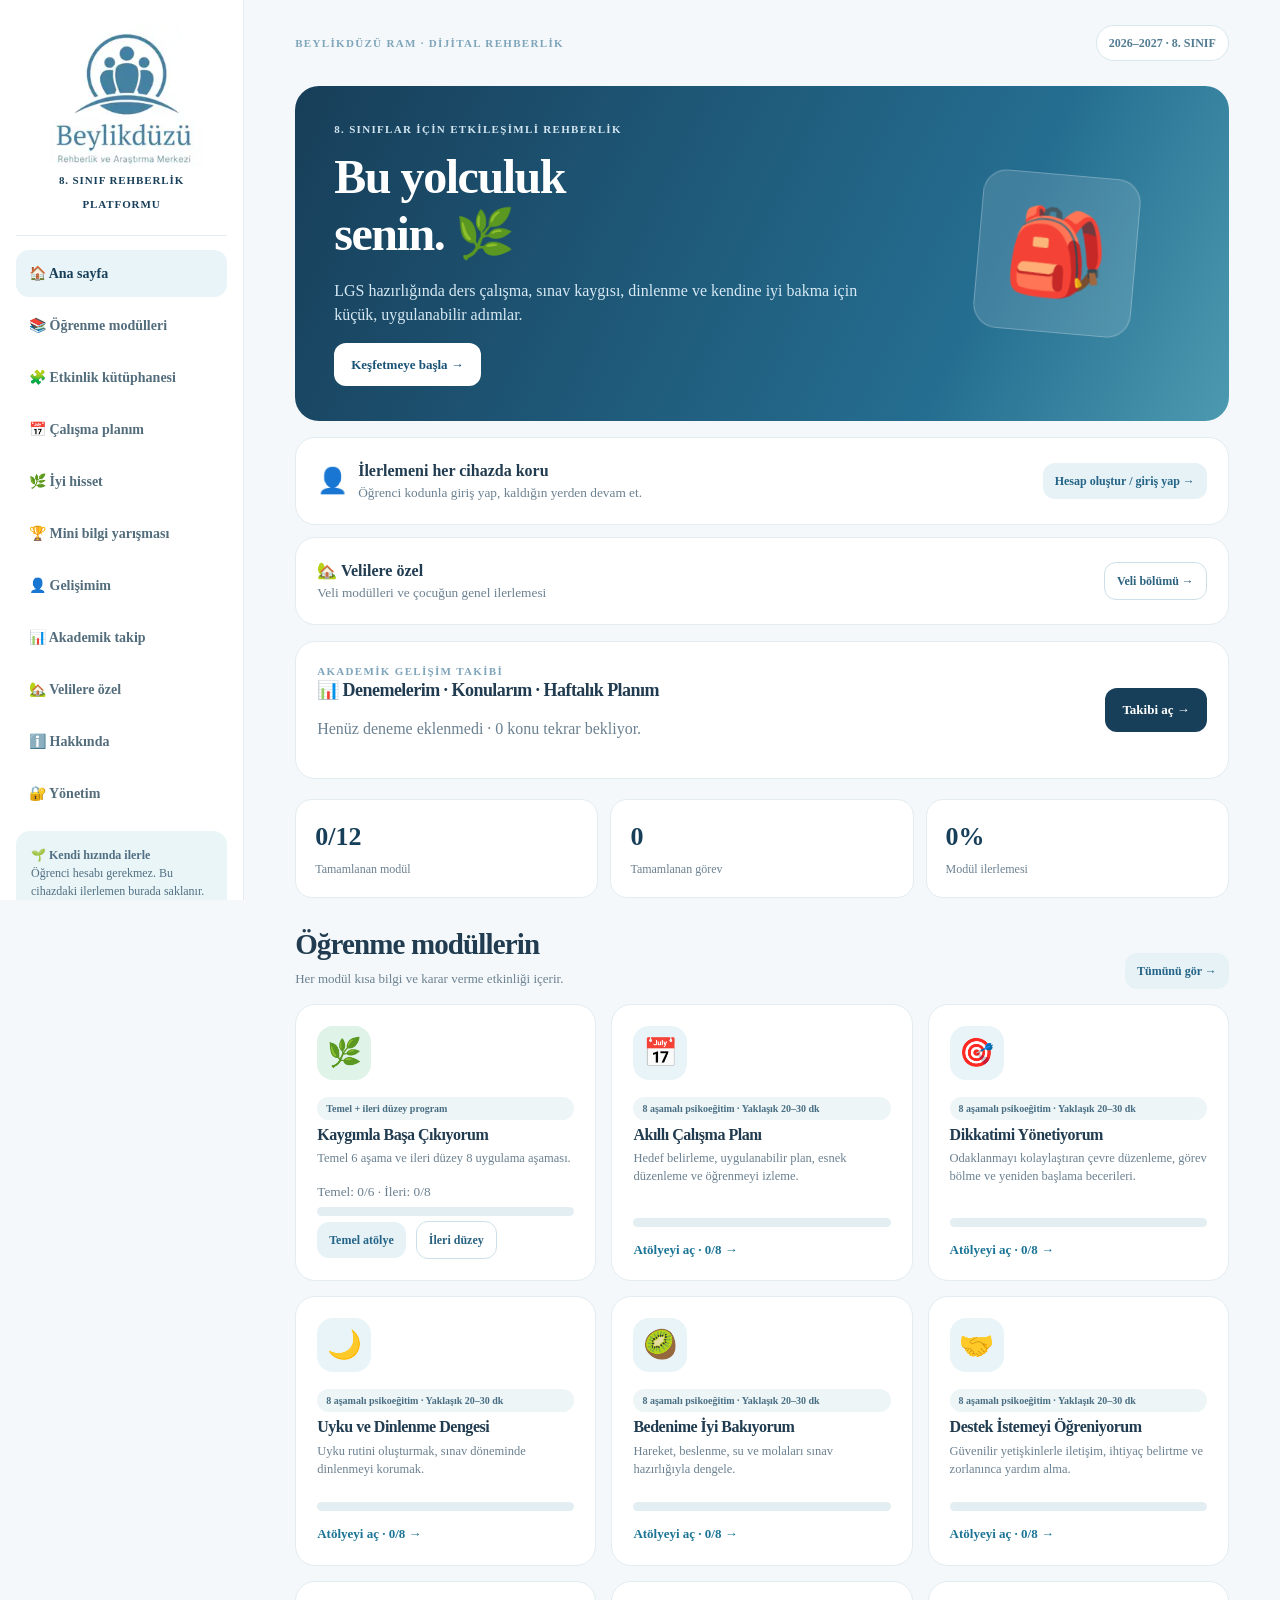
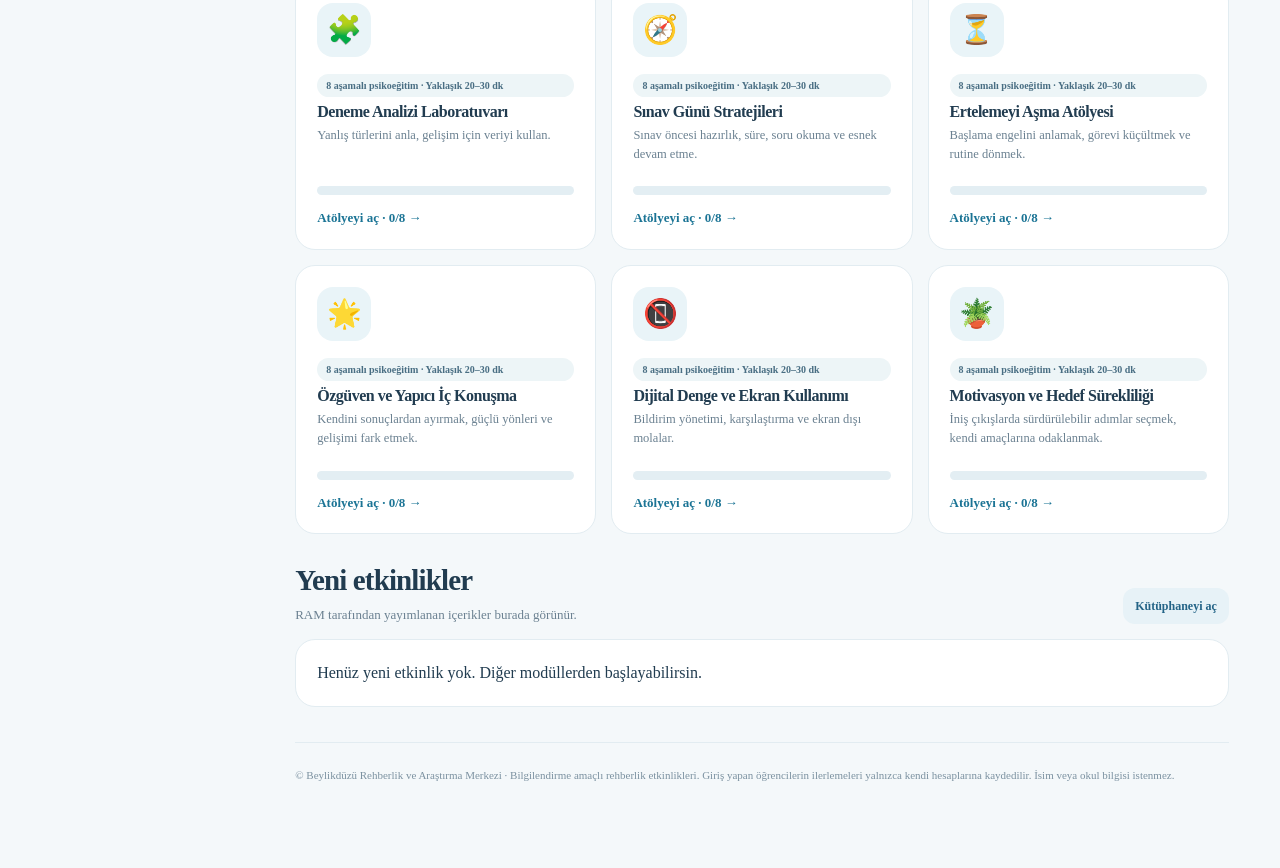
==== commit 46c23f05: "feat(lgs): add academic tracking navigation, home widget and linked weekly planning" ====
--- a/lgs-yolculugum/index.html
+++ b/lgs-yolculugum/index.html
@@ -18,12 +18,13 @@
 .deep-shell{display:grid;gap:16px}.deep-hero{padding:clamp(17px,4vw,32px);background:linear-gradient(128deg,#e6f3f7,#f8fbfc);border:1px solid #d5e6ed;border-radius:22px}.deep-hero h1{font-size:clamp(25px,4vw,35px);margin:0 0 7px}.deep-hero p{font-size:13.5px;margin:0}.deep-nav{display:flex;gap:7px;flex-wrap:wrap;margin-top:17px}.deep-dot{border:1px solid #b4d0db;background:white;border-radius:50%;height:39px;width:39px;font-weight:900;color:#41758d}.deep-dot.on{background:#235e7b;border-color:#235e7b;color:#fff}.deep-dot.done{background:#d7f2e7;border-color:#91cbb5;color:#166c52}.deep-dot:disabled{opacity:.45;cursor:not-allowed}.deep-panel{background:white;border:1px solid var(--line);border-radius:22px;padding:clamp(17px,4vw,31px);min-height:340px}.deep-panel h2{font-size:clamp(20px,3vw,25px)}.deep-stage-title{margin:6px 0 20px;color:#194760}.deep-panel>p{font-size:13px}.deep-panel .btn:disabled{opacity:.45;cursor:not-allowed}.deep-prose{line-height:1.7}.deep-outcomes{display:grid;grid-template-columns:repeat(3,minmax(0,1fr));gap:12px;margin:20px 0}.deep-outcomes>div{background:#eef6f8;border:1px solid #d4e7ec;border-radius:15px;padding:15px}.deep-outcomes strong{color:#2b6d88;font-size:14px}.deep-outcomes p{font-size:12px;margin:5px 0 0}.deep-options{display:grid;gap:9px;margin:12px 0 17px}.deep-option{border:1px solid #c9dce5;border-radius:13px;padding:13px 15px;background:white;font-size:13px;font-weight:700;color:#32596e;text-align:left;line-height:1.55;width:100%}.deep-option:hover,.deep-learn-card:hover,.deep-skillrow:hover{background:#eef7fa}.deep-option.selected{border-color:#258371;background:#e5f5ee;box-shadow:inset 3px 0 #258371;color:#176550}.deep-learn{display:grid;grid-template-columns:repeat(2,minmax(0,1fr));gap:12px;margin:20px 0}.deep-learn-card{display:grid;text-align:left;align-content:start;gap:9px;border-radius:17px;border:1px solid #d7e5ea;background:#f9fcfd;padding:18px;color:#32566d;line-height:1.6}.deep-learn-card strong{font-size:16px}.deep-learn-card span:nth-child(3){font-size:13px;color:#597584}.deep-learn-card small{font-size:11px;font-weight:800;color:#2c7c8c}.deep-learn-card.read{background:#e9f7ef;border-color:#a6d4c1}.deep-number{width:34px;height:34px;border-radius:11px;background:#daecf3;color:#2b6a86;font-weight:900;display:grid;place-items:center}.deep-question{background:#f8fbfd;border:1px solid #dbe8ee;border-radius:16px;padding:19px;margin:17px 0}.deep-question h3{font-size:16px;margin:8px 0}.deep-feedback{background:#eaf6ef;border:1px solid #bee5ce;border-radius:12px;padding:13px;color:#256853!important;font-size:13px}.deep-hint{font-size:11px;margin-top:7px;color:#5c8072}.deep-story{border-left:4px solid #5ca1b3;background:#edf6f8;border-radius:0 12px 12px 0;padding:20px;margin:20px 0;font-weight:700;color:#2a566e;line-height:1.7}.deep-skill{display:grid;gap:9px;margin:20px 0}.deep-skillrow{display:flex;align-items:center;gap:13px;width:100%;text-align:left;padding:15px;border:1px solid #d4e5ec;border-radius:13px;background:white;color:#37586c;font-size:13.5px;line-height:1.6}.deep-skillrow.selected{background:#e6f6ee;border-color:#a3d4bd}.deep-done{max-width:760px}.deep-done>p{font-size:14px;line-height:1.8}.deep-days{display:flex;gap:8px;flex-wrap:wrap;margin:20px 0}.deep-day{border-radius:11px;background:#eaf2f6;border:1px solid #d1e3ea;display:grid;place-items:center;width:50px;height:43px;color:#557b8b;font-size:12px;font-weight:850}.deep-day.marked{background:#d8f1e5;border-color:#97c9b0;color:#247354}.deep-footer{font-size:11px;color:#7d929f;padding:0 5px}.deep-summary-row{display:flex;justify-content:space-between;align-items:center;gap:12px;padding:10px 0;border-bottom:1px solid #e4edf0;font-size:12px}.deep-summary-row strong{white-space:nowrap;color:#27758d}.deep-card .tag{font-size:10px;max-width:100%;white-space:normal}.deep-card .progress{flex:0 0 auto}
 @media(max-width:700px){.deep-hero{padding:18px}.deep-dot{height:34px;width:34px}.deep-nav{gap:6px}.deep-outcomes,.deep-learn{grid-template-columns:1fr}.deep-hero h1{font-size:24px}.deep-panel{min-height:250px}.deep-days{gap:5px}.deep-day{width:40px;height:38px}}
 
-</style></head><body><div class="app">
+</style><link rel="stylesheet" href="./academic.css?v=20261118a"></head><body><div class="app">
 <aside class="side"><div class="brand"><img src="../logo-2026.webp" alt="Beylikdüzü Rehberlik ve Araştırma Merkezi logosu"><strong>8. SINIF REHBERLİK PLATFORMU</strong></div><nav class="menu" id="menu"></nav><div class="sidebottom"><strong>🌱 Kendi hızında ilerle</strong><div>Öğrenci hesabı gerekmez. Bu cihazdaki ilerlemen burada saklanır.</div></div></aside>
 <main class="content"><div class="wrap"><div class="top"><span class="eyebrow">BEYLİKDÜZÜ RAM · DİJİTAL REHBERLİK</span><div><span class="pill">2026–2027 · 8. SINIF</span></div></div><div id="screen"></div><footer>© Beylikdüzü Rehberlik ve Araştırma Merkezi · Bilgilendirme amaçlı rehberlik etkinlikleri. Giriş yapan öğrencilerin ilerlemeleri yalnızca kendi hesaplarına kaydedilir. İsim veya okul bilgisi istenmez.</footer></div></main></div>
 <script src="./curriculum-data.js?v=20261117b"></script>
 <script src="./curriculum.js?v=20261117b"></script>
 <script src="./workshops.js"></script>
+<script src="./academic.js?v=20261118a"></script>
 <script src="./student.js?v=20261118-font"></script>
 <script src="./family.js?v=20261118-font"></script>
 <script>
@@ -60,11 +61,11 @@
 let page="home",currentLesson="",activities=[],remoteError="",quizNow=QUIZ,qi=0,answers=[],breathInterval=null,breathLeft=0,focusInterval=null,focusLeft=20*60,focusRunning=false,adminToken="",adminUid="",adminItems=[],editing="",editorQ=[],adminNotice="";
 const item=(l,v)=>'<div class="field"><label>'+l+'</label>'+v+'</div>';
 const btn=(action,label,cls="light")=>'<button class="btn '+cls+'" data-action="'+action+'">'+label+'</button>';
-const titles={home:"Ana sayfa",lessons:"Öğrenme modülleri",library:"Etkinlik kütüphanesi",planner:"Çalışma planım",wellness:"İyi hisset",quiz:"Mini bilgi yarışması",student:"Gelişimim",parent:"Velilere özel",about:"Hakkında",admin:"Yönetim paneli"};
+const titles={home:"Ana sayfa",lessons:"Öğrenme modülleri",library:"Etkinlik kütüphanesi",planner:"Çalışma planım",wellness:"İyi hisset",quiz:"Mini bilgi yarışması",student:"Gelişimim",academic:"Akademik takip",parent:"Velilere özel",about:"Hakkında",admin:"Yönetim paneli"};
 function go(p){page=p;render();window.scrollTo({top:0,behavior:"smooth"})}
-function menu(){const all=[["home","🏠"],["lessons","📚"],["library","🧩"],["planner","📅"],["wellness","🌿"],["quiz","🏆"],["student","👤"],["parent","🏡"]];$("#menu").innerHTML=all.map(x=>'<button data-go="'+x[0]+'" class="'+(page===x[0]?"active":"")+'">'+x[1]+' '+titles[x[0]]+'</button>').join("")+'<button data-go="about" class="'+(page==="about"?"active":"")+'">ℹ️ Hakkında</button><button data-go="admin" class="'+(page==="admin"?"active":"")+'">🔐 Yönetim</button>'}
+function menu(){const all=[["home","🏠"],["lessons","📚"],["library","🧩"],["planner","📅"],["wellness","🌿"],["quiz","🏆"],["student","👤"],["academic","📊"],["parent","🏡"]];$("#menu").innerHTML=all.map(x=>'<button data-go="'+x[0]+'" class="'+(page===x[0]?"active":"")+'">'+x[1]+' '+titles[x[0]]+'</button>').join("")+'<button data-go="about" class="'+(page==="about"?"active":"")+'">ℹ️ Hakkında</button><button data-go="admin" class="'+(page==="admin"?"active":"")+'">🔐 Yönetim</button>'}
 function stat(n,label){return '<div class="stat"><strong>'+n+'</strong><small>'+label+'</small></div>'}
-function home(){const comp=data.completed.length,progress=Math.round(comp/LESSONS.length*100);return '<div class="hero"><div><div class="eyebrow">8. sınıflar için etkileşimli rehberlik</div><h1>Bu yolculuk<br>senin. 🌿</h1><p>LGS hazırlığında ders çalışma, sınav kaygısı, dinlenme ve kendine iyi bakma için küçük, uygulanabilir adımlar.</p>'+btn("goto:lessons","Keşfetmeye başla →","white")+'</div><div class="heroart">🎒</div></div><div class="tile" style="margin-top:16px">'+window.LGSStudent.banner()+'</div><div class="tile" style="margin-top:12px"><div class="row" style="justify-content:space-between"><div><strong>🏡 Velilere özel</strong><small style="display:block">Veli modülleri ve çocuğun genel ilerlemesi</small></div><button class="btn small outline" data-go="parent">Veli bölümü →</button></div></div><div class="statrow">'+stat(comp+"/"+LESSONS.length,"Tamamlanan modül")+stat(data.tasks.filter(x=>x.done).length,"Tamamlanan görev")+stat(progress+"%","Modül ilerlemesi")+'</div><div class="sectionhead"><div><h2>Öğrenme modüllerin</h2><p>Her modül kısa bilgi ve karar verme etkinliği içerir.</p></div>'+btn("goto:lessons","Tümünü gör →","small light")+'</div><div class="grid">'+LESSONS.map(l=>cardLesson(l)).join("")+'</div><div class="sectionhead"><div><h2>Yeni etkinlikler</h2><p>RAM tarafından yayımlanan içerikler burada görünür.</p></div>'+btn("goto:library","Kütüphaneyi aç","small light")+'</div>'+activityList(activities.slice(0,3),true)}
+function home(){const comp=data.completed.length,progress=Math.round(comp/LESSONS.length*100);return '<div class="hero"><div><div class="eyebrow">8. sınıflar için etkileşimli rehberlik</div><h1>Bu yolculuk<br>senin. 🌿</h1><p>LGS hazırlığında ders çalışma, sınav kaygısı, dinlenme ve kendine iyi bakma için küçük, uygulanabilir adımlar.</p>'+btn("goto:lessons","Keşfetmeye başla →","white")+'</div><div class="heroart">🎒</div></div><div class="tile" style="margin-top:16px">'+window.LGSStudent.banner()+'</div><div class="tile" style="margin-top:12px"><div class="row" style="justify-content:space-between"><div><strong>🏡 Velilere özel</strong><small style="display:block">Veli modülleri ve çocuğun genel ilerlemesi</small></div><button class="btn small outline" data-go="parent">Veli bölümü →</button></div></div>'+window.LGSAcademic.homeCard(data)+'<div class="statrow">'+stat(comp+"/"+LESSONS.length,"Tamamlanan modül")+stat(data.tasks.filter(x=>x.done).length,"Tamamlanan görev")+stat(progress+"%","Modül ilerlemesi")+'</div><div class="sectionhead"><div><h2>Öğrenme modüllerin</h2><p>Her modül kısa bilgi ve karar verme etkinliği içerir.</p></div>'+btn("goto:lessons","Tümünü gör →","small light")+'</div><div class="grid">'+LESSONS.map(l=>cardLesson(l)).join("")+'</div><div class="sectionhead"><div><h2>Yeni etkinlikler</h2><p>RAM tarafından yayımlanan içerikler burada görünür.</p></div>'+btn("goto:library","Kütüphaneyi aç","small light")+'</div>'+activityList(activities.slice(0,3),true)}
 function cardLesson(l){
  if(l.id==="kaygi"){
   const old=data.advancedModules?.kaygi,base=Array.isArray(old?.steps)?old.steps.length:0;
@@ -90,7 +91,7 @@
 function quizUI(){if(!quizNow.length)return '<div class="empty">Henüz soru eklenmedi.</div>';if(qi>=quizNow.length){let score=answers.filter((x,i)=>x===Number(quizNow[i].c)).length;return '<div class="tile"><div class="eyebrow">TAMAMLANDI</div><h1>Harika, bitirdin! 🎉</h1><h2>'+score+' / '+quizNow.length+'</h2><p>Her deneme bir öğrenme fırsatıdır. Yanlışlarına geri dönerek yeni bir adım belirleyebilirsin.</p>'+btn("retryQuiz","Yeniden dene","primary")+'</div>'}const q=quizNow[qi];return '<div class="tile"><div class="eyebrow">SORU '+(qi+1)+' / '+quizNow.length+'</div><div class="progress" style="margin:12px 0 22px"><span style="width:'+((qi/quizNow.length)*100)+'%"></span></div><h2>'+esc(q.q)+'</h2>'+((q.a||[]).map((a,i)=>'<button class="choice" data-action="answerQuiz:'+i+'" '+(answers[qi]!==undefined?'disabled':'')+'>'+esc(a)+'</button>').join(""))+'<div id="quizResult">'+(answers[qi]!==undefined?quizAnswerText(q):"")+'</div></div>'}
 function quizAnswerText(q){return '<div class="quizans">'+(answers[qi]===Number(q.c)?"✅ Doğru seçim!":"🌱 Birlikte öğrenelim.")+'<p>'+esc(q.e||"")+'</p>'+btn("nextQuiz",qi===quizNow.length-1?"Sonucu gör →":"Sonraki soru →","primary")+'</div>'}
 function quizPage(){return '<h1>Mini bilgi yarışması 🏆</h1><p>Sınav hazırlığına ilişkin kısa bilgilerle kendini dene. Puan yarışına değil, öğrenmeye odaklan.</p>'+quizUI()}
-function planner(){let rows=data.tasks.map((t,i)=>'<div class="listrow"><div class="row"><input aria-label="Görevi tamamla" type="checkbox" data-check-task="'+i+'" '+(t.done?"checked":"")+'><div><strong style="'+(t.done?"text-decoration:line-through;color:#7e9a9e":"")+'">'+esc(t.text)+'</strong><small>'+esc(t.day||"Bugün")+'</small></div></div>'+btn("deleteTask:"+i,"Sil","small outline")+'</div>').join("");return '<h1>Çalışma planım 📅</h1><p>Tek seferde her şeyi yapmak zorunda değilsin. Küçük ve uygulanabilir bir görev seç.</p><div class="grid2"><div class="tile"><h3>Yeni hedef ekle</h3><div class="stack">'+item("Ne yapacağım?",'<input maxlength="120" id="taskText" placeholder="Ör. 20 dakika paragraf sorusu çöz">')+item("Ne zaman?",'<select id="taskDay"><option>Bugün</option><option>Yarın</option><option>Bu hafta</option></select>')+btn("addTask","+ Görev ekle","primary")+'</div></div><div class="tile"><h3>Görevlerim</h3>'+(rows||'<p>Henüz görev eklemedin.</p>')+'</div></div><div class="note good">Planını değiştirebilirsin. Küçük bir ilerleme de ilerlemedir.</div>'}
+function planner(){let rows=data.tasks.map((t,i)=>'<div class="listrow"><div class="row"><input aria-label="Görevi tamamla" type="checkbox" data-check-task="'+i+'" '+(t.done?"checked":"")+'><div><strong style="'+(t.done?"text-decoration:line-through;color:#7e9a9e":"")+'">'+esc(t.text)+'</strong><small>'+esc(t.day||"Bugün")+'</small></div></div>'+btn("deleteTask:"+i,"Sil","small outline")+'</div>').join("");return window.LGSAcademic.homeCard(data)+'<h1>Çalışma planım 📅</h1><p>Tek seferde her şeyi yapmak zorunda değilsin. Küçük ve uygulanabilir bir görev seç.</p><div class="grid2"><div class="tile"><h3>Yeni hedef ekle</h3><div class="stack">'+item("Ne yapacağım?",'<input maxlength="120" id="taskText" placeholder="Ör. 20 dakika paragraf sorusu çöz">')+item("Ne zaman?",'<select id="taskDay"><option>Bugün</option><option>Yarın</option><option>Bu hafta</option></select>')+btn("addTask","+ Görev ekle","primary")+'</div></div><div class="tile"><h3>Görevlerim</h3>'+(rows||'<p>Henüz görev eklemedin.</p>')+'</div></div><div class="note good">Planını değiştirebilirsin. Küçük bir ilerleme de ilerlemedir.</div>'}
 function wellness(){let h=data.habits[TODAY()]||{},labels=["Kısa hareket molası verdim","Çalışırken düzenli ara verdim","Yeterince su içmeye dikkat ettim","Yatmadan önce sakinleşmeye zaman ayırdım"];return '<h1>İyi hisset 🌿</h1><p>Çalışma kadar dinlenme de bu yolculuğun parçası.</p><div class="grid2"><div class="tile"><h3>60 saniyelik nefes molası</h3><p>Burnundan rahatça nefes al, kısa bir an bekle ve yavaşça ver. Kendini zorlamadan doğal ritmini koru.</p><div class="breathcircle" id="breathCircle"><span id="breathStatus">Hazır mısın?</span></div><div class="row" style="justify-content:center">'+btn("startBreath","Başlat","primary")+btn("stopBreath","Durdur","outline")+'</div></div><div class="tile"><h3>Odak zamanlayıcısı</h3><p>20 dakika çalışma, ardından 5 dakika mola seçeneği.</p><div class="timer" id="focusClock">20:00</div><div class="row" style="justify-content:center">'+btn("startFocus","Başlat","primary")+btn("pauseFocus","Duraklat","outline")+btn("resetFocus","Sıfırla","light")+'</div><hr style="border:0;border-top:1px solid var(--line);margin:20px 0"><h3>Bugünkü küçük adımlarım</h3>'+labels.map((l,i)=>'<label class="row" style="font-size:13px;padding:7px 0"><input type="checkbox" data-habit="'+i+'" '+(h[i]?"checked":"")+'> '+l+'</label>').join("")+'</div></div>'}
 function about(){return '<h1>Platform hakkında</h1><div class="tile"><p><strong>LGS Yolculuğum</strong>, Beylikdüzü Rehberlik ve Araştırma Merkezi tarafından 8. sınıf öğrencileri için hazırlanan dijital rehberlik platformudur.</p><p>Modüller ve mini uygulamalar bilgilendirme amaçlıdır. Okul psikolojik danışmanının veya sağlık uzmanının bireysel değerlendirmesinin yerini almaz.</p><p>Öğrenciden ad, soyad, T.C. kimlik numarası, okul veya iletişim bilgisi istenmez. Misafir kullanımında ilerleme yalnızca bu tarayıcıda saklanır. İsimsiz öğrenci hesabıyla giriş yapıldığında görevler, modül ilerlemesi ve mini test sonuçları Supabase veritabanında o hesaba özel olarak saklanır. Yönetim panelindeki içerikler internetteki veritabanından alınır.</p><p>İçerik yönetimi yalnızca yetkili kurumsal hesaplarla yapılır.</p></div>'}
 async function fetchPublic(){try{const r=await fetch(SB+"/rest/v1/lgs_activities?select=*&is_published=eq.true&order=sort_order.asc,created_at.desc",{headers:{"apikey":KEY}});if(!r.ok)throw Error("Sunucu "+r.status);activities=await r.json();remoteError=""}catch(e){remoteError="Yeni etkinlikler şu anda yüklenemedi. Temel modülleri kullanmaya devam edebilirsin."}if(page==="library"||page==="home")render()}
@@ -112,7 +113,7 @@
 function focusPaint(){let e=$("#focusClock");if(e)e.textContent=String(Math.floor(focusLeft/60)).padStart(2,"0")+":"+String(focusLeft%60).padStart(2,"0")}
 function stopFocus(){if(focusInterval)clearInterval(focusInterval);focusInterval=null;focusRunning=false}
 function startFocus(){if(focusRunning)return;focusRunning=true;focusInterval=setInterval(()=>{if(page!=="wellness"){stopFocus();return}if(focusLeft>0)focusLeft--;focusPaint();if(focusLeft===0){stopFocus();alert("Çalışma süresi tamamlandı. Kısa bir mola verebilirsin.");focusLeft=5*60;focusPaint()}},1000)}
-function render(){menu();data.font=2;$("#screen").innerHTML=({home,lessons,lesson,library,activity,planner,wellness,quiz:quizPage,student:()=>window.LGSStudent.render(data),parent:()=>window.LGSFamily.render(),about,admin}[page]||home)();if(page==="admin"&&editing)renderExtra();if(page==="wellness")focusPaint()}
+function render(){menu();data.font=2;$("#screen").innerHTML=({home,lessons,lesson,library,activity,planner,wellness,quiz:quizPage,student:()=>window.LGSStudent.render(data),academic:()=>window.LGSAcademic.render({getData:()=>data,save,render,go}),parent:()=>window.LGSFamily.render(),about,admin}[page]||home)();if(page==="admin"&&editing)renderExtra();if(page==="wellness")focusPaint();if(page==="academic")window.LGSAcademic.afterRender()}
 document.addEventListener("click",async e=>{let goEl=e.target.closest("[data-go]");if(goEl){if(page==="wellness"){resetBreath();stopFocus()}if(goEl.dataset.go==="quiz"){qi=0;answers=[];quizNow=QUIZ}if(goEl.dataset.go==="admin"&&session&&!adminUid){await verifyAdmin();if(adminUid)await loadAdmin()}go(goEl.dataset.go);return}const b=e.target.closest("[data-action]");if(!b)return;let a=b.dataset.action;try{
 if(a.startsWith("goto:"))return go(a.split(":")[1]);
 if(a.startsWith("lesson:")){currentLesson=a.split(":")[1];deepStudentMode=false;if(currentLesson==="kaygi")window.LGSWorkshops.enter("student");else window.LGSCurriculum.enter("student",currentLesson);return go("lesson")}
@@ -138,8 +139,9 @@
 if(a.startsWith("deleteQuestion:")){collectQuestions();editorQ.splice(Number(a.split(":")[1]),1);return renderExtra()}
 }catch(err){let node=$("#saveMessage");if(node)node.innerHTML='<div class="note warn">'+esc(err.message)+'</div>';else{adminNotice=err.message;render()}}});
 document.addEventListener("change",e=>{if(e.target.dataset.checkTask!==undefined){data.tasks[Number(e.target.dataset.checkTask)].done=e.target.checked;save();render()}if(e.target.dataset.habit!==undefined){let d=TODAY();data.habits[d]=data.habits[d]||{};data.habits[d][e.target.dataset.habit]=e.target.checked;save()}if(e.target.id==="edKind"){editorQ=[];renderExtra()}});
-if(location.hash==="#admin")page="admin";else if(location.hash==="#student")page="student";else if(location.hash==="#parent")page="parent";
+if(location.hash==="#admin")page="admin";else if(location.hash==="#student")page="student";else if(location.hash==="#academic")page="academic";else if(location.hash==="#parent")page="parent";
 if(session){verifyAdmin().then(ok=>{if(ok&&page==="admin")loadAdmin();else render()})}
+window.LGSAcademic.init({getData:()=>data,save,render,go});
 window.LGSStudent.init({getData:()=>data,setData:v=>{data=v;render()},refresh:render});
 window.LGSFamily.init({render});
 render();fetchPublic();
--- a/lgs-yolculugum/academic.css
+++ b/lgs-yolculugum/academic.css
@@ -0,0 +1,3 @@
+/* Beylikdüzü RAM · Akademik takip paneli */
+.aca-page h1{margin:6px 0}.aca-page h2{margin:20px 0 10px}.aca-exam-grid{display:grid;gap:10px;margin:18px 0}.aca-exam-row{display:grid;grid-template-columns:minmax(140px,1.5fr) 1fr 1fr minmax(75px,.6fr);gap:12px;align-items:end;background:#f8fbfc;border:1px solid #dce9ef;border-radius:14px;padding:13px}.aca-exam-row .field{margin:0}.aca-exam-row input{width:100%}.aca-subj{display:grid;align-content:center;gap:3px;min-height:57px;font-size:13px;font-weight:800}.aca-subj small{font-weight:400;font-size:11px}.aca-net{font-weight:850;font-size:13px;color:#286c8d;align-self:center;text-align:right}.aca-exam-item,.aca-topicrow{display:flex;align-items:center;justify-content:space-between;gap:14px;border-bottom:1px solid var(--line);padding:15px 0}.aca-exam-item:last-child,.aca-topicrow:last-child{border:0}.aca-exam-item small,.aca-topicrow small{display:block;color:#6e8797;margin-top:3px;font-size:11px}.aca-topicrow strong,.aca-exam-item strong{font-size:13px}.aca-topicrow select{border:1px solid #d0dee8;border-radius:10px;background:white;color:var(--ink);padding:8px;font-size:12px}.aca-track{margin:16px 0}.aca-track .progress{margin:6px 0}.aca-track strong,.aca-track span{font-size:13px}.aca-chart{height:190px;display:flex;gap:11px;align-items:stretch;justify-content:space-between;margin:14px 0}.aca-barcol{flex:1;min-width:0;display:flex;flex-direction:column;align-items:center;justify-content:end;text-align:center;gap:3px}.aca-barwrap{height:122px;min-width:20px;width:70%;display:flex;align-items:flex-end;background:#edf4f7;border-radius:9px;overflow:hidden}.aca-bar{background:linear-gradient(0deg,#267c91,#56b2bf);width:100%;min-height:3px;border-radius:8px 8px 0 0}.aca-barcol strong{font-size:12px;color:#2a697f}.aca-barcol small{font-size:10px;color:#859ba7}.aca-day{display:grid;grid-template-columns:110px minmax(0,1fr);gap:15px;align-items:start;border-top:1px solid #e2edf2;padding:15px 0}.aca-daylabel{font-size:13px;font-weight:900;color:#326b85}.aca-daybody{display:grid;gap:9px;min-width:0}.aca-task{display:flex;justify-content:space-between;align-items:center;gap:8px;background:#f4f9fa;padding:11px;border-radius:11px;font-size:12.5px}.aca-task label{display:flex;gap:8px;align-items:center}.aca-task input{accent-color:#2f9176}.aca-page .statrow{margin:16px 0}.aca-page .field{margin:8px 0}.aca-page .note{margin-top:15px}
+@media(max-width:700px){.aca-exam-row{grid-template-columns:1fr 1fr;gap:7px;padding:10px}.aca-subj{grid-column:1/-1;display:flex;justify-content:space-between;align-items:center;min-height:0}.aca-net{grid-column:1/-1;text-align:left}.aca-topicrow,.aca-exam-item{flex-wrap:wrap}.aca-day{grid-template-columns:1fr;gap:7px}.aca-task{flex-wrap:wrap}.aca-chart{gap:4px}.aca-barwrap{width:82%}.aca-page .row .btn{flex:0 0 auto}}
